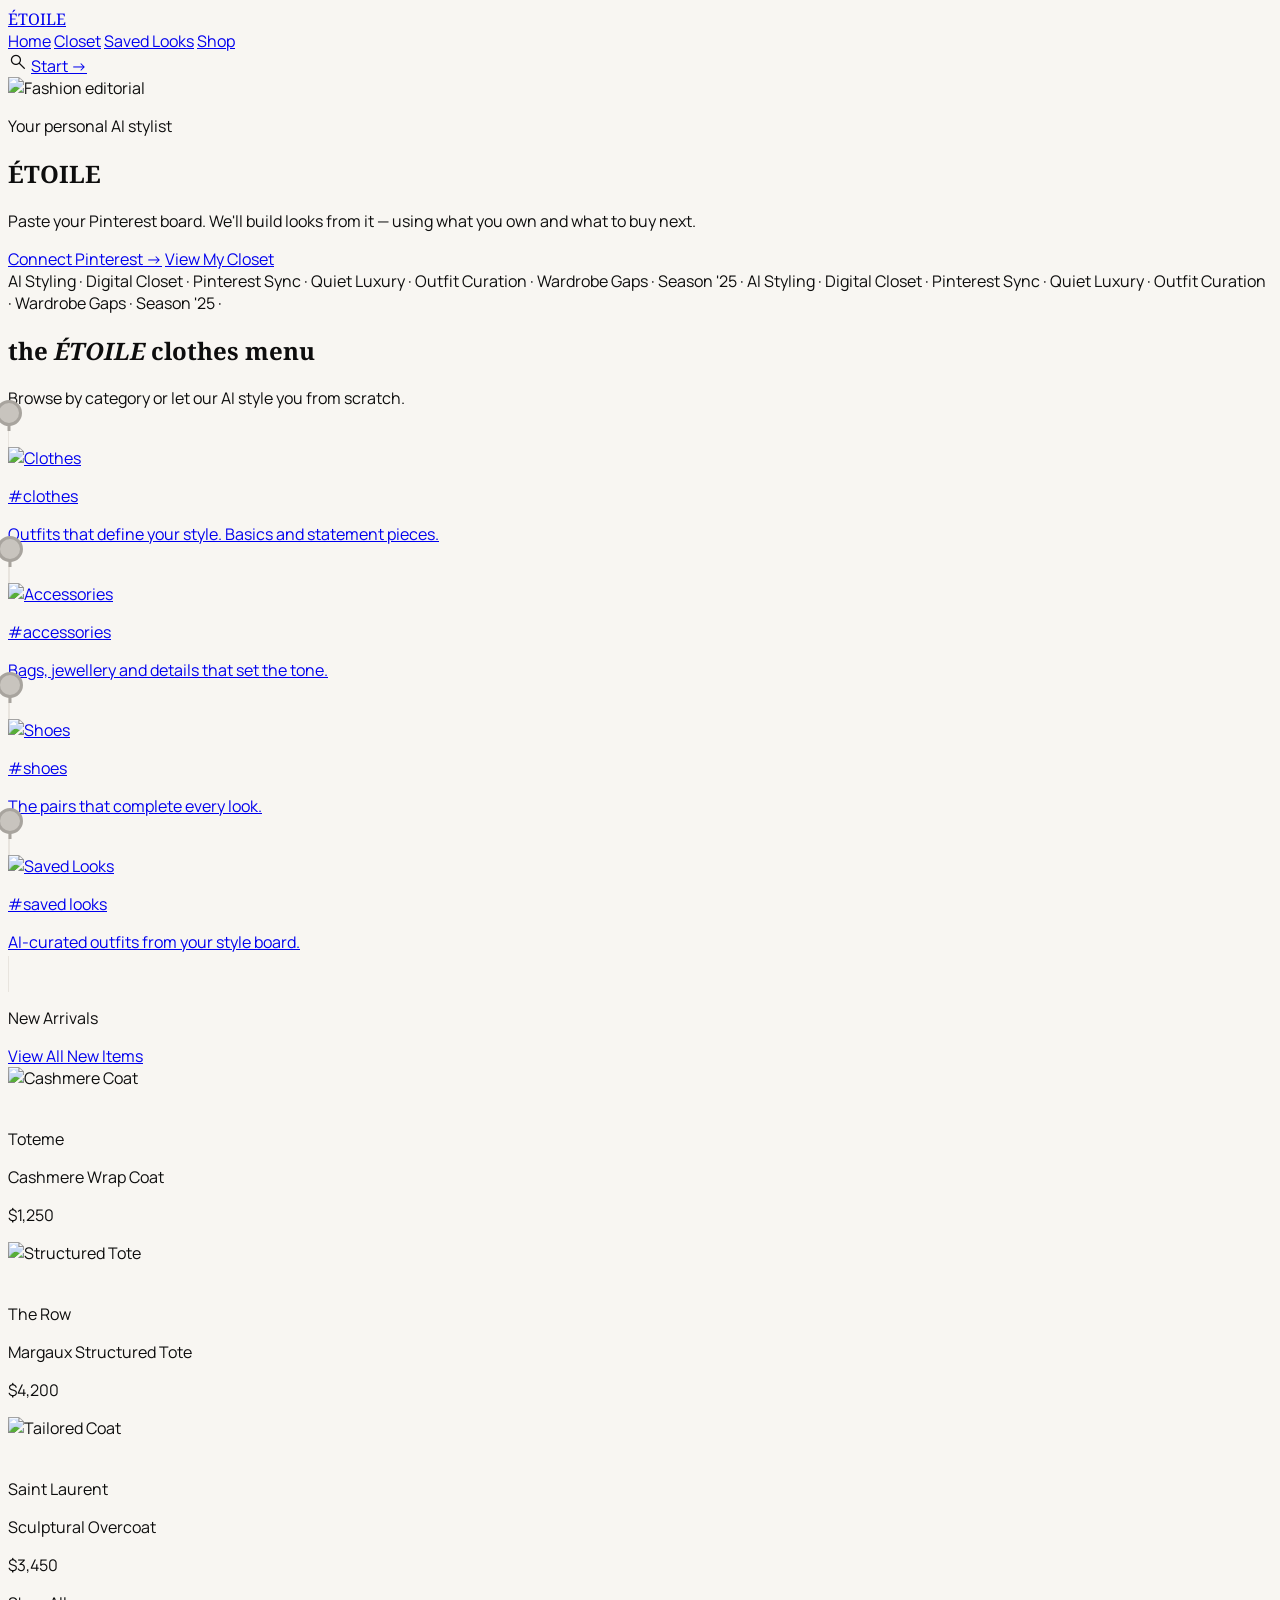
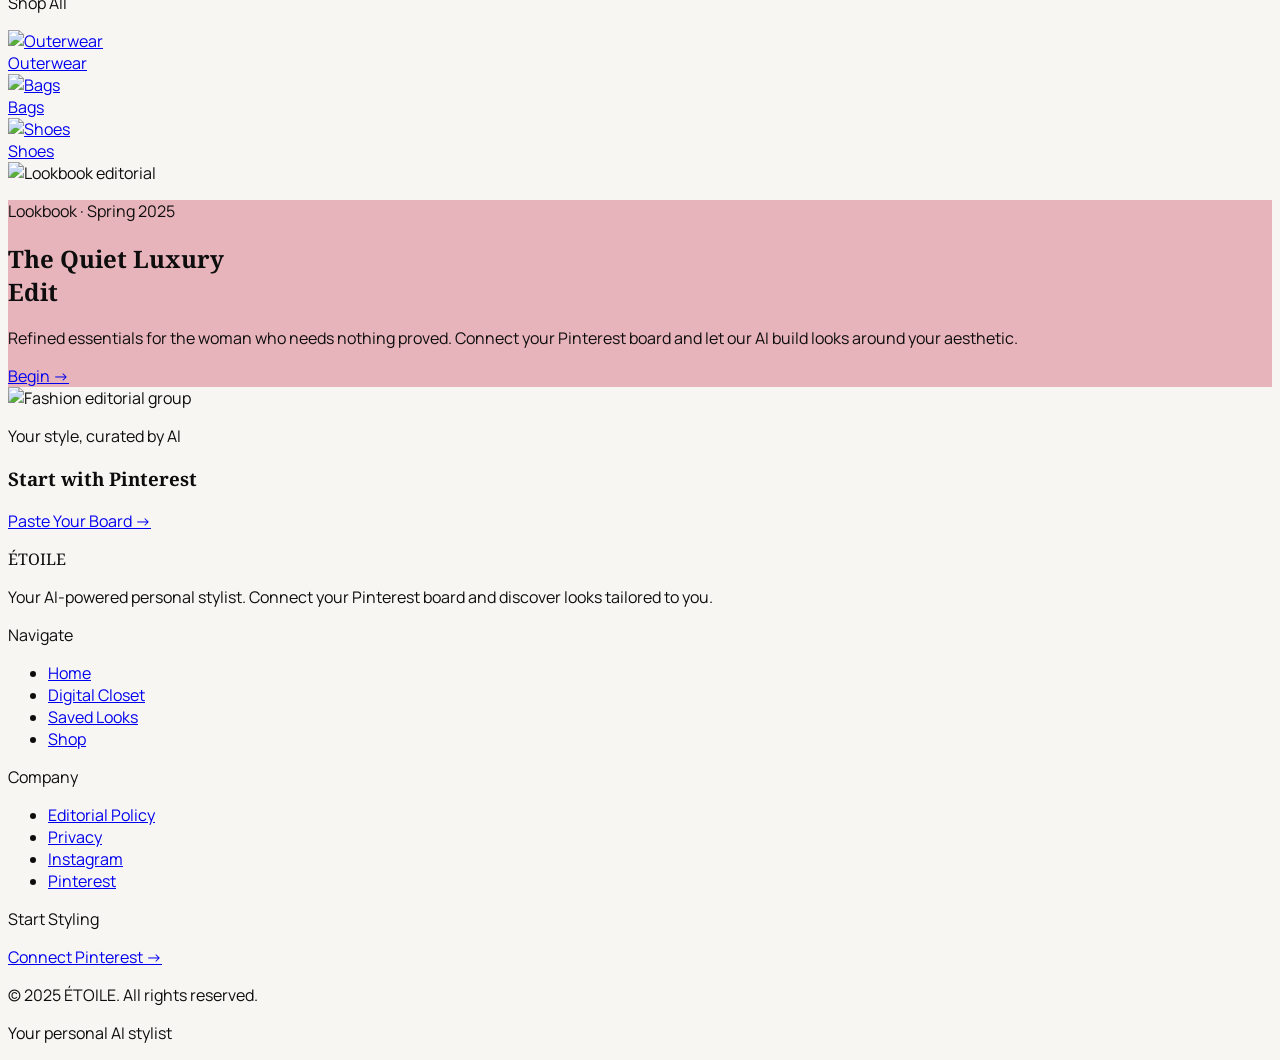
==== index.html @ e3d77353 "Redesign all 5 pages to match inspiration aesthetic - index.html: dark editorial hero, marquee ticke" ====
<!DOCTYPE html>
<html lang="en">
<head>
<meta charset="utf-8"/>
<meta content="width=device-width, initial-scale=1.0" name="viewport"/>
<title>ÉTOILE</title>
<script src="https://cdn.tailwindcss.com?plugins=forms"></script>
<link href="https://fonts.googleapis.com/css2?family=Noto+Serif:ital,wght@0,400;0,700;1,400;1,700&family=Manrope:wght@300;400;500;600;700;800&display=swap" rel="stylesheet"/>
<link href="https://fonts.googleapis.com/css2?family=Material+Symbols+Outlined:wght,FILL@100..700,0..1&display=swap" rel="stylesheet"/>
<style>
  * { box-sizing: border-box; }
  body { font-family: 'Manrope', sans-serif; background: #f8f6f2; color: #0d0d0d; }
  .serif { font-family: 'Noto Serif', serif; }
  .material-symbols-outlined { font-variation-settings: 'FILL' 0, 'wght' 300, 'GRAD' 0, 'opsz' 24; font-size: 20px; }

  /* Clipboard card */
  .clip-card { background: white; border: 1px solid #e8e4de; position: relative; padding-top: 12px; transition: transform 0.3s, box-shadow 0.3s; }
  .clip-card:hover { transform: translateY(-4px); box-shadow: 0 16px 40px rgba(0,0,0,0.1); }
  .clip-ring { position: absolute; top: -13px; left: 50%; transform: translateX(-50%); width: 26px; height: 26px; border-radius: 50%; background: #c8c4be; border: 3px solid #a8a49e; z-index: 2; }
  .clip-ring::after { content: ''; position: absolute; bottom: -8px; left: 50%; transform: translateX(-50%); width: 3px; height: 8px; background: #a8a49e; }

  /* Pink accent */
  .bg-blush { background-color: #e8b4bc; }
  .text-blush { color: #c4767f; }

  /* Category pill */
  .cat-pill { display: inline-block; padding: 3px 12px; border: 1px solid #0d0d0d; font-size: 10px; letter-spacing: 0.15em; text-transform: uppercase; font-weight: 600; }

  /* Hover reveal */
  .product-card .overlay { opacity: 0; transition: opacity 0.3s; }
  .product-card:hover .overlay { opacity: 1; }
  .product-card img { transition: transform 0.6s; }
  .product-card:hover img { transform: scale(1.04); }

  /* Marquee */
  @keyframes marquee { from { transform: translateX(0); } to { transform: translateX(-50%); } }
  .marquee-inner { animation: marquee 20s linear infinite; }
  .marquee-inner:hover { animation-play-state: paused; }
</style>
</head>
<body>

<!-- NAV -->
<nav class="fixed top-0 left-0 right-0 z-50 bg-white/90 backdrop-blur-md border-b border-stone-100">
  <div class="max-w-screen-xl mx-auto flex items-center justify-between px-8 py-4">
    <a href="index.html" class="serif italic text-2xl tracking-tight">ÉTOILE</a>
    <div class="hidden md:flex items-center gap-10">
      <a href="index.html" class="text-[11px] uppercase tracking-[0.18em] font-semibold border-b border-black pb-0.5">Home</a>
      <a href="digital-closet.html" class="text-[11px] uppercase tracking-[0.18em] text-stone-400 hover:text-black transition-colors">Closet</a>
      <a href="style-me.html" class="text-[11px] uppercase tracking-[0.18em] text-stone-400 hover:text-black transition-colors">Saved Looks</a>
      <a href="shopping-edit.html" class="text-[11px] uppercase tracking-[0.18em] text-stone-400 hover:text-black transition-colors">Shop</a>
    </div>
    <div class="flex items-center gap-5">
      <span class="material-symbols-outlined cursor-pointer hover:opacity-60 transition-opacity">search</span>
      <a href="onboarding.html" class="text-[10px] uppercase tracking-[0.18em] font-bold bg-black text-white px-4 py-2">Start →</a>
    </div>
  </div>
</nav>

<!-- HERO -->
<section class="relative h-screen bg-[#0d0d0d] flex items-end overflow-hidden">
  <img class="absolute inset-0 w-full h-full object-cover opacity-70"
       src="https://lh3.googleusercontent.com/aida-public/[base64]"
       alt="Fashion editorial"/>
  <!-- Gradient overlay -->
  <div class="absolute inset-0 bg-gradient-to-t from-black/80 via-black/20 to-transparent"></div>
  <div class="relative z-10 px-10 md:px-20 pb-20 w-full max-w-screen-xl mx-auto">
    <p class="text-white/50 text-[11px] uppercase tracking-[0.3em] mb-4">Your personal AI stylist</p>
    <h1 class="serif text-white text-6xl md:text-9xl leading-none tracking-tight mb-8">ÉTOILE</h1>
    <p class="text-white/70 text-lg max-w-md font-light mb-10">Paste your Pinterest board. We'll build looks from it — using what you own and what to buy next.</p>
    <div class="flex flex-col sm:flex-row gap-4">
      <a href="onboarding.html" class="bg-white text-black px-10 py-4 text-[11px] uppercase tracking-[0.2em] font-bold hover:bg-stone-100 transition-colors text-center">Connect Pinterest →</a>
      <a href="digital-closet.html" class="border border-white/40 text-white px-10 py-4 text-[11px] uppercase tracking-[0.2em] hover:border-white transition-colors text-center">View My Closet</a>
    </div>
  </div>
</section>

<!-- MARQUEE TICKER -->
<div class="bg-black text-white py-3 overflow-hidden">
  <div class="marquee-inner flex whitespace-nowrap">
    <span class="mx-8 text-[11px] uppercase tracking-[0.2em]">AI Styling</span>
    <span class="mx-2 text-white/30">·</span>
    <span class="mx-8 text-[11px] uppercase tracking-[0.2em]">Digital Closet</span>
    <span class="mx-2 text-white/30">·</span>
    <span class="mx-8 text-[11px] uppercase tracking-[0.2em]">Pinterest Sync</span>
    <span class="mx-2 text-white/30">·</span>
    <span class="mx-8 text-[11px] uppercase tracking-[0.2em]">Quiet Luxury</span>
    <span class="mx-2 text-white/30">·</span>
    <span class="mx-8 text-[11px] uppercase tracking-[0.2em]">Outfit Curation</span>
    <span class="mx-2 text-white/30">·</span>
    <span class="mx-8 text-[11px] uppercase tracking-[0.2em]">Wardrobe Gaps</span>
    <span class="mx-2 text-white/30">·</span>
    <span class="mx-8 text-[11px] uppercase tracking-[0.2em]">Season '25</span>
    <span class="mx-2 text-white/30">·</span>
    <!-- duplicate for seamless loop -->
    <span class="mx-8 text-[11px] uppercase tracking-[0.2em]">AI Styling</span>
    <span class="mx-2 text-white/30">·</span>
    <span class="mx-8 text-[11px] uppercase tracking-[0.2em]">Digital Closet</span>
    <span class="mx-2 text-white/30">·</span>
    <span class="mx-8 text-[11px] uppercase tracking-[0.2em]">Pinterest Sync</span>
    <span class="mx-2 text-white/30">·</span>
    <span class="mx-8 text-[11px] uppercase tracking-[0.2em]">Quiet Luxury</span>
    <span class="mx-2 text-white/30">·</span>
    <span class="mx-8 text-[11px] uppercase tracking-[0.2em]">Outfit Curation</span>
    <span class="mx-2 text-white/30">·</span>
    <span class="mx-8 text-[11px] uppercase tracking-[0.2em]">Wardrobe Gaps</span>
    <span class="mx-2 text-white/30">·</span>
    <span class="mx-8 text-[11px] uppercase tracking-[0.2em]">Season '25</span>
    <span class="mx-2 text-white/30">·</span>
  </div>
</div>

<!-- CLIPBOARD CATEGORY CARDS -->
<section class="py-24 px-8 bg-[#f8f6f2]">
  <div class="max-w-screen-lg mx-auto">
    <h2 class="serif text-center text-4xl mb-4">the <em>ÉTOILE</em> clothes menu</h2>
    <p class="text-center text-stone-400 text-sm mb-16">Browse by category or let our AI style you from scratch.</p>
    <div class="grid grid-cols-2 md:grid-cols-4 gap-6">

      <!-- #clothes -->
      <a href="digital-closet.html" class="clip-card">
        <div class="clip-ring"></div>
        <div class="aspect-[3/4] overflow-hidden">
          <img class="w-full h-full object-cover" alt="Clothes" src="https://lh3.googleusercontent.com/aida-public/[base64]"/>
        </div>
        <div class="p-4">
          <p class="font-bold text-sm mb-1">#clothes</p>
          <p class="text-[11px] text-stone-400 leading-relaxed">Outfits that define your style. Basics and statement pieces.</p>
        </div>
      </a>

      <!-- #accessories -->
      <a href="shopping-edit.html" class="clip-card mt-6">
        <div class="clip-ring"></div>
        <div class="aspect-[3/4] overflow-hidden">
          <img class="w-full h-full object-cover" alt="Accessories" src="https://lh3.googleusercontent.com/aida-public/[base64]"/>
        </div>
        <div class="p-4">
          <p class="font-bold text-sm mb-1">#accessories</p>
          <p class="text-[11px] text-stone-400 leading-relaxed">Bags, jewellery and details that set the tone.</p>
        </div>
      </a>

      <!-- #shoes -->
      <a href="shopping-edit.html" class="clip-card">
        <div class="clip-ring"></div>
        <div class="aspect-[3/4] overflow-hidden">
          <img class="w-full h-full object-cover" alt="Shoes" src="https://lh3.googleusercontent.com/aida-public/[base64]"/>
        </div>
        <div class="p-4">
          <p class="font-bold text-sm mb-1">#shoes</p>
          <p class="text-[11px] text-stone-400 leading-relaxed">The pairs that complete every look.</p>
        </div>
      </a>

      <!-- #cosmetics / saved looks -->
      <a href="style-me.html" class="clip-card mt-6">
        <div class="clip-ring"></div>
        <div class="aspect-[3/4] overflow-hidden">
          <img class="w-full h-full object-cover" alt="Saved Looks" src="https://lh3.googleusercontent.com/aida-public/[base64]"/>
        </div>
        <div class="p-4">
          <p class="font-bold text-sm mb-1">#saved looks</p>
          <p class="text-[11px] text-stone-400 leading-relaxed">AI-curated outfits from your style board.</p>
        </div>
      </a>

    </div>
  </div>
</section>

<!-- NEW ARRIVALS STRIP -->
<section class="py-20 px-8 bg-white">
  <div class="max-w-screen-xl mx-auto">
    <div class="flex items-baseline justify-between mb-12">
      <p class="text-[11px] uppercase tracking-[0.25em] font-semibold">New Arrivals</p>
      <a href="shopping-edit.html" class="text-[11px] uppercase tracking-[0.18em] border-b border-black pb-0.5 hover:opacity-60 transition-opacity">View All New Items</a>
    </div>
    <div class="grid grid-cols-1 sm:grid-cols-3 gap-8">
      <div class="product-card cursor-pointer">
        <div class="aspect-[3/4] overflow-hidden bg-stone-50 relative mb-4">
          <img class="w-full h-full object-cover" alt="Cashmere Coat" src="https://lh3.googleusercontent.com/aida-public/[base64]"/>
          <div class="overlay absolute inset-0 bg-black/10 flex items-end p-4">
            <button class="bg-white text-black w-full py-3 text-[10px] uppercase tracking-widest font-bold">Quick Add</button>
          </div>
        </div>
        <p class="text-[10px] uppercase tracking-[0.18em] text-stone-400 mb-1">Toteme</p>
        <p class="text-sm font-medium">Cashmere Wrap Coat</p>
        <p class="text-sm text-stone-400 mt-1">$1,250</p>
      </div>
      <div class="product-card cursor-pointer">
        <div class="aspect-[3/4] overflow-hidden bg-stone-50 relative mb-4">
          <img class="w-full h-full object-cover" alt="Structured Tote" src="https://lh3.googleusercontent.com/aida-public/[base64]"/>
          <div class="overlay absolute inset-0 bg-black/10 flex items-end p-4">
            <button class="bg-white text-black w-full py-3 text-[10px] uppercase tracking-widest font-bold">Quick Add</button>
          </div>
        </div>
        <p class="text-[10px] uppercase tracking-[0.18em] text-stone-400 mb-1">The Row</p>
        <p class="text-sm font-medium">Margaux Structured Tote</p>
        <p class="text-sm text-stone-400 mt-1">$4,200</p>
      </div>
      <div class="product-card cursor-pointer">
        <div class="aspect-[3/4] overflow-hidden bg-stone-50 relative mb-4">
          <img class="w-full h-full object-cover" alt="Tailored Coat" src="https://lh3.googleusercontent.com/aida-public/[base64]"/>
          <div class="overlay absolute inset-0 bg-black/10 flex items-end p-4">
            <button class="bg-white text-black w-full py-3 text-[10px] uppercase tracking-widest font-bold">Quick Add</button>
          </div>
        </div>
        <p class="text-[10px] uppercase tracking-[0.18em] text-stone-400 mb-1">Saint Laurent</p>
        <p class="text-sm font-medium">Sculptural Overcoat</p>
        <p class="text-sm text-stone-400 mt-1">$3,450</p>
      </div>
    </div>
  </div>
</section>

<!-- CATEGORY MOSAIC (inspired by Prada reference) -->
<section class="py-2 px-8 bg-white">
  <div class="max-w-screen-xl mx-auto">
    <div class="flex items-baseline justify-between mb-8">
      <p class="text-[11px] uppercase tracking-[0.25em] font-semibold">Shop All</p>
    </div>
    <div class="grid grid-cols-3 gap-2 h-[480px]">
      <!-- Large left -->
      <a href="digital-closet.html" class="col-span-2 relative overflow-hidden group">
        <img class="w-full h-full object-cover group-hover:scale-105 transition-transform duration-700" alt="Outerwear" src="https://lh3.googleusercontent.com/aida-public/[base64]"/>
        <div class="absolute bottom-6 left-6">
          <span class="bg-white/90 backdrop-blur px-4 py-2 text-[11px] uppercase tracking-[0.2em] font-semibold">Outerwear</span>
        </div>
      </a>
      <!-- Right stack -->
      <div class="flex flex-col gap-2">
        <a href="shopping-edit.html" class="flex-1 relative overflow-hidden group">
          <img class="w-full h-full object-cover group-hover:scale-105 transition-transform duration-700" alt="Bags" src="https://lh3.googleusercontent.com/aida-public/[base64]"/>
          <div class="absolute bottom-4 left-4">
            <span class="bg-white/90 backdrop-blur px-3 py-1 text-[11px] uppercase tracking-[0.2em] font-semibold">Bags</span>
          </div>
        </a>
        <a href="shopping-edit.html" class="flex-1 relative overflow-hidden group">
          <img class="w-full h-full object-cover group-hover:scale-105 transition-transform duration-700" alt="Shoes" src="https://lh3.googleusercontent.com/aida-public/[base64]"/>
          <div class="absolute bottom-4 left-4">
            <span class="bg-white/90 backdrop-blur px-3 py-1 text-[11px] uppercase tracking-[0.2em] font-semibold">Shoes</span>
          </div>
        </a>
      </div>
    </div>
  </div>
</section>

<!-- LOOKBOOK SPLIT (editorial + pink panel) -->
<section class="mt-2 px-8 pb-8 bg-white">
  <div class="max-w-screen-xl mx-auto">
    <div class="grid grid-cols-1 md:grid-cols-2 h-[560px]">
      <div class="overflow-hidden">
        <img class="w-full h-full object-cover hover:scale-105 transition-transform duration-700" alt="Lookbook editorial" src="https://lh3.googleusercontent.com/aida-public/[base64]"/>
      </div>
      <div class="bg-blush flex flex-col justify-center px-12 py-16">
        <p class="text-[10px] uppercase tracking-[0.3em] text-white/70 mb-6">Lookbook · Spring 2025</p>
        <h2 class="serif italic text-4xl md:text-5xl text-white leading-tight mb-6">The Quiet Luxury<br/>Edit</h2>
        <p class="text-white/80 text-sm leading-relaxed mb-10 max-w-sm">Refined essentials for the woman who needs nothing proved. Connect your Pinterest board and let our AI build looks around your aesthetic.</p>
        <a href="onboarding.html" class="inline-block bg-white text-black px-8 py-3 text-[11px] uppercase tracking-[0.2em] font-bold hover:bg-stone-100 transition-colors self-start">Begin →</a>
      </div>
    </div>
  </div>
</section>

<!-- EDITORIAL FULL-WIDTH -->
<section class="relative h-[500px] overflow-hidden">
  <img class="w-full h-full object-cover" alt="Fashion editorial group" src="https://lh3.googleusercontent.com/aida-public/[base64]"/>
  <div class="absolute inset-0 bg-black/30 flex items-center justify-center">
    <div class="text-center text-white">
      <p class="text-[11px] uppercase tracking-[0.3em] mb-4 text-white/70">Your style, curated by AI</p>
      <h3 class="serif italic text-5xl md:text-7xl mb-8">Start with Pinterest</h3>
      <a href="onboarding.html" class="bg-white text-black px-12 py-4 text-[11px] uppercase tracking-[0.2em] font-bold hover:bg-stone-100 transition-colors">Paste Your Board →</a>
    </div>
  </div>
</section>

<!-- FOOTER -->
<footer class="bg-[#0d0d0d] text-white py-16 px-8">
  <div class="max-w-screen-xl mx-auto flex flex-col md:flex-row justify-between items-start gap-12">
    <div>
      <p class="serif italic text-2xl mb-3">ÉTOILE</p>
      <p class="text-stone-400 text-[12px] max-w-xs leading-relaxed">Your AI-powered personal stylist. Connect your Pinterest board and discover looks tailored to you.</p>
    </div>
    <div class="flex gap-16">
      <div>
        <p class="text-[10px] uppercase tracking-[0.2em] text-stone-500 mb-4">Navigate</p>
        <ul class="space-y-3">
          <li><a href="index.html" class="text-[12px] text-stone-300 hover:text-white transition-colors">Home</a></li>
          <li><a href="digital-closet.html" class="text-[12px] text-stone-300 hover:text-white transition-colors">Digital Closet</a></li>
          <li><a href="style-me.html" class="text-[12px] text-stone-300 hover:text-white transition-colors">Saved Looks</a></li>
          <li><a href="shopping-edit.html" class="text-[12px] text-stone-300 hover:text-white transition-colors">Shop</a></li>
        </ul>
      </div>
      <div>
        <p class="text-[10px] uppercase tracking-[0.2em] text-stone-500 mb-4">Company</p>
        <ul class="space-y-3">
          <li><a href="#" class="text-[12px] text-stone-300 hover:text-white transition-colors">Editorial Policy</a></li>
          <li><a href="#" class="text-[12px] text-stone-300 hover:text-white transition-colors">Privacy</a></li>
          <li><a href="#" class="text-[12px] text-stone-300 hover:text-white transition-colors">Instagram</a></li>
          <li><a href="#" class="text-[12px] text-stone-300 hover:text-white transition-colors">Pinterest</a></li>
        </ul>
      </div>
    </div>
    <div>
      <p class="text-[10px] uppercase tracking-[0.2em] text-stone-500 mb-4">Start Styling</p>
      <a href="onboarding.html" class="block bg-white text-black px-8 py-3 text-[11px] uppercase tracking-[0.2em] font-bold hover:bg-stone-100 transition-colors text-center">Connect Pinterest →</a>
    </div>
  </div>
  <div class="max-w-screen-xl mx-auto mt-12 pt-8 border-t border-white/10 flex flex-col md:flex-row justify-between items-center gap-4">
    <p class="text-stone-500 text-[11px]">© 2025 ÉTOILE. All rights reserved.</p>
    <p class="text-stone-500 text-[11px] uppercase tracking-widest">Your personal AI stylist</p>
  </div>
</footer>

</body>
</html>
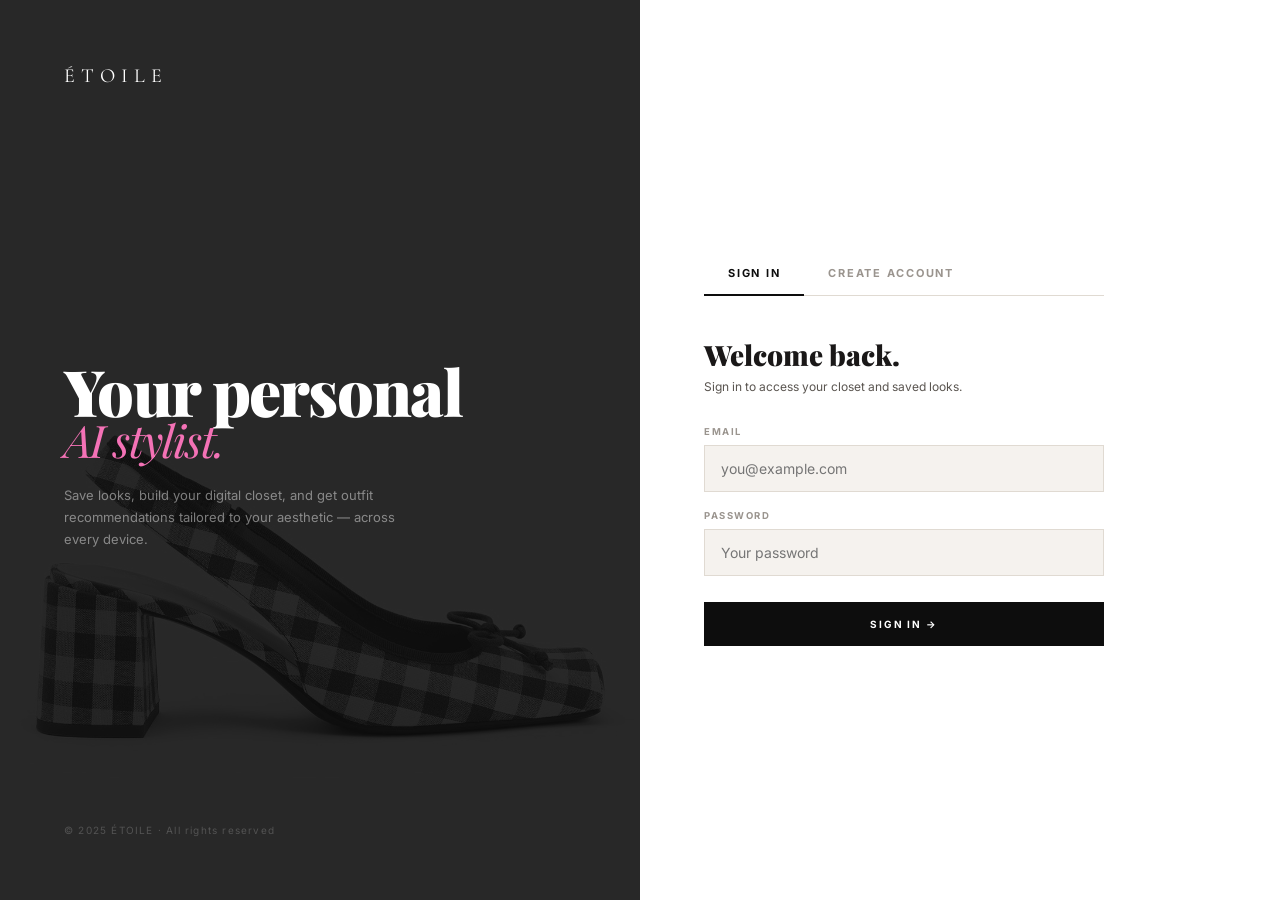
==== commit 2748da4f: "Pinterest inspiration photos, AI aesthetic analysis, occasion-driven look generation - Replace Pinte" ====
--- a/index.html
+++ b/index.html
@@ -1,318 +1,739 @@
 <!DOCTYPE html>
 <html lang="en">
 <head>
-<meta charset="utf-8"/>
-<meta content="width=device-width, initial-scale=1.0" name="viewport"/>
-<title>ÉTOILE</title>
-<script src="https://cdn.tailwindcss.com?plugins=forms"></script>
-<link href="https://fonts.googleapis.com/css2?family=Noto+Serif:ital,wght@0,400;0,700;1,400;1,700&family=Manrope:wght@300;400;500;600;700;800&display=swap" rel="stylesheet"/>
-<link href="https://fonts.googleapis.com/css2?family=Material+Symbols+Outlined:wght,FILL@100..700,0..1&display=swap" rel="stylesheet"/>
+<meta charset="UTF-8">
+<meta name="viewport" content="width=device-width, initial-scale=1.0">
+<title>ÉTOILE — Set Up Your Style Profile</title>
+<link rel="stylesheet" href="css/etoile.css">
+<link rel="stylesheet" href="https://fonts.googleapis.com/css2?family=Material+Symbols+Outlined:opsz,wght,FILL,GRAD@24,300,0,0">
 <style>
-  * { box-sizing: border-box; }
-  body { font-family: 'Manrope', sans-serif; background: #f8f6f2; color: #0d0d0d; }
-  .serif { font-family: 'Noto Serif', serif; }
-  .material-symbols-outlined { font-variation-settings: 'FILL' 0, 'wght' 300, 'GRAD' 0, 'opsz' 24; font-size: 20px; }
-
-  /* Clipboard card */
-  .clip-card { background: white; border: 1px solid #e8e4de; position: relative; padding-top: 12px; transition: transform 0.3s, box-shadow 0.3s; }
-  .clip-card:hover { transform: translateY(-4px); box-shadow: 0 16px 40px rgba(0,0,0,0.1); }
-  .clip-ring { position: absolute; top: -13px; left: 50%; transform: translateX(-50%); width: 26px; height: 26px; border-radius: 50%; background: #c8c4be; border: 3px solid #a8a49e; z-index: 2; }
-  .clip-ring::after { content: ''; position: absolute; bottom: -8px; left: 50%; transform: translateX(-50%); width: 3px; height: 8px; background: #a8a49e; }
-
-  /* Pink accent */
-  .bg-blush { background-color: #e8b4bc; }
-  .text-blush { color: #c4767f; }
-
-  /* Category pill */
-  .cat-pill { display: inline-block; padding: 3px 12px; border: 1px solid #0d0d0d; font-size: 10px; letter-spacing: 0.15em; text-transform: uppercase; font-weight: 600; }
-
-  /* Hover reveal */
-  .product-card .overlay { opacity: 0; transition: opacity 0.3s; }
-  .product-card:hover .overlay { opacity: 1; }
-  .product-card img { transition: transform 0.6s; }
-  .product-card:hover img { transform: scale(1.04); }
-
-  /* Marquee */
-  @keyframes marquee { from { transform: translateX(0); } to { transform: translateX(-50%); } }
-  .marquee-inner { animation: marquee 20s linear infinite; }
-  .marquee-inner:hover { animation-play-state: paused; }
+/* ── Layout ───────────────────────────── */
+.onboarding-shell {
+  min-height: 100vh;
+}
+
+/* Left panel — fixed editorial sidebar */
+.ob-sidebar {
+  background: var(--black);
+  position: fixed;
+  top: 0; left: 0;
+  width: 420px;
+  height: 100vh;
+  display: flex;
+  flex-direction: column;
+  padding: 48px;
+  overflow: hidden;
+}
+.ob-logo {
+  font-family: var(--font-serif);
+  font-size: 18px;
+  letter-spacing: 0.28em;
+  color: var(--white);
+  font-weight: 400;
+  margin-bottom: auto;
+}
+.ob-sidebar-headline {
+  font-family: var(--font-display);
+  font-size: clamp(44px, 5vw, 72px);
+  font-weight: 900;
+  color: var(--white);
+  line-height: 0.92;
+  letter-spacing: -0.02em;
+  margin-bottom: 28px;
+}
+.ob-sidebar-headline em {
+  color: var(--pink);
+  font-style: italic;
+  font-weight: 400;
+}
+.ob-sidebar-sub {
+  font-size: 13px;
+  color: rgba(255,255,255,0.45);
+  line-height: 1.7;
+  font-family: var(--font-sans);
+  margin-bottom: 48px;
+  max-width: 300px;
+}
+.ob-step-list { display: flex; flex-direction: column; gap: 0; margin-bottom: 0; }
+.ob-step-item {
+  display: flex;
+  align-items: center;
+  gap: 16px;
+  padding: 14px 0;
+  border-bottom: 1px solid rgba(255,255,255,0.06);
+  cursor: pointer;
+  transition: opacity 0.2s;
+}
+.ob-step-item:last-child { border: none; }
+.ob-step-num {
+  width: 28px; height: 28px;
+  border: 1px solid rgba(255,255,255,0.2);
+  display: flex; align-items: center; justify-content: center;
+  font-size: 10px; font-weight: 600;
+  color: rgba(255,255,255,0.35);
+  flex-shrink: 0;
+  font-family: var(--font-sans);
+  transition: all 0.2s;
+}
+.ob-step-text {
+  font-size: 11px;
+  letter-spacing: 0.12em;
+  text-transform: uppercase;
+  font-weight: 500;
+  color: rgba(255,255,255,0.3);
+  font-family: var(--font-sans);
+  transition: color 0.2s;
+}
+.ob-step-item.active .ob-step-num { background: var(--pink); border-color: var(--pink); color: var(--white); }
+.ob-step-item.active .ob-step-text { color: var(--white); }
+.ob-step-item.done .ob-step-num { background: rgba(255,255,255,0.08); border-color: rgba(255,255,255,0.08); color: var(--pink); }
+.ob-step-item.done .ob-step-text { color: rgba(255,255,255,0.4); }
+.ob-photo-strip {
+  position: absolute;
+  bottom: 0; left: 0; right: 0;
+  height: 160px;
+  display: flex;
+  overflow: hidden;
+  opacity: 0.18;
+  mask-image: linear-gradient(to top, black 40%, transparent 100%);
+}
+.ob-photo-strip img { width: 33.33%; object-fit: cover; }
+
+/* Right panel — scrollable steps */
+.ob-main {
+  margin-left: 420px;
+  min-height: 100vh;
+  background: var(--cream);
+}
+.ob-step-panel {
+  display: none;
+  padding: 80px 72px;
+  min-height: 100vh;
+  flex-direction: column;
+  justify-content: center;
+}
+.ob-step-panel.active { display: flex; }
+
+.ob-step-header { margin-bottom: 56px; }
+.ob-step-kicker {
+  font-size: 10px;
+  letter-spacing: 0.22em;
+  text-transform: uppercase;
+  font-weight: 700;
+  color: var(--pink);
+  font-family: var(--font-sans);
+  margin-bottom: 16px;
+}
+.ob-step-title {
+  font-family: var(--font-display);
+  font-size: clamp(32px, 4vw, 52px);
+  font-weight: 900;
+  line-height: 0.95;
+  color: var(--black);
+  margin-bottom: 16px;
+}
+.ob-step-title em { font-style: italic; color: var(--pink); font-weight: 400; }
+.ob-step-desc {
+  font-size: 14px;
+  color: var(--warm-gray);
+  line-height: 1.7;
+  max-width: 480px;
+  font-family: var(--font-sans);
+}
+
+/* Pinterest step */
+.url-input-wrap {
+  position: relative;
+  background: var(--white);
+  border: 1px solid var(--border);
+  display: flex;
+  align-items: center;
+  padding: 0 20px;
+  margin-bottom: 20px;
+  transition: border-color 0.2s;
+}
+.url-input-wrap:focus-within { border-color: var(--black); }
+.url-input-wrap input {
+  flex: 1; border: none; outline: none;
+  padding: 20px 0;
+  font-size: 14px;
+  color: var(--charcoal);
+  background: transparent;
+  font-family: var(--font-sans);
+}
+.url-input-wrap input::placeholder { color: var(--mid-gray); }
+.url-preview {
+  display: flex;
+  align-items: center;
+  gap: 12px;
+  padding: 16px 20px;
+  background: var(--pink-light);
+  border: 1px solid rgba(232,117,106,0.2);
+  font-size: 13px;
+  color: var(--pink-mid);
+  font-family: var(--font-sans);
+  display: none;
+}
+.upload-area {
+  border: 1px dashed var(--border-dark);
+  padding: 48px 32px;
+  text-align: center;
+  cursor: pointer;
+  transition: all 0.2s;
+  background: var(--white);
+}
+.upload-area:hover { border-color: var(--pink); background: var(--pink-light); }
+.upload-icon { font-size: 32px; color: var(--mid-gray); margin-bottom: 12px; font-family: 'Material Symbols Outlined'; }
+
+/* Category grid */
+.ob-category-grid {
+  display: grid;
+  grid-template-columns: repeat(4, 1fr);
+  gap: 10px;
+}
+.ob-cat-tile {
+  padding: 20px 16px;
+  border: 1px solid var(--border);
+  cursor: pointer;
+  transition: all 0.18s;
+  background: var(--white);
+  text-align: center;
+}
+.ob-cat-tile:hover { border-color: var(--charcoal); }
+.ob-cat-tile.selected { background: var(--black); border-color: var(--black); }
+.ob-cat-tile.selected .ob-cat-name { color: var(--white); }
+.ob-cat-icon { font-size: 22px; margin-bottom: 8px; color: var(--border-dark); font-family: 'Material Symbols Outlined'; }
+.ob-cat-tile.selected .ob-cat-icon { color: rgba(255,255,255,0.4); }
+.ob-cat-name { font-size: 10.5px; letter-spacing: 0.1em; text-transform: uppercase; font-weight: 600; color: var(--charcoal); font-family: var(--font-sans); }
+
+/* Price tier */
+.ob-price-grid { display: grid; grid-template-columns: repeat(3, 1fr); gap: 12px; }
+.ob-price-tile {
+  padding: 32px 24px;
+  border: 1px solid var(--border);
+  cursor: pointer;
+  transition: all 0.18s;
+  background: var(--white);
+  text-align: center;
+}
+.ob-price-tile:hover { border-color: var(--charcoal); }
+.ob-price-tile.selected { background: var(--black); border-color: var(--black); }
+.ob-price-tile.selected * { color: var(--white) !important; }
+.ob-price-name { font-family: var(--font-display); font-size: 28px; font-weight: 900; color: var(--black); margin-bottom: 6px; }
+.ob-price-range { font-size: 12px; color: var(--mid-gray); font-family: var(--font-sans); margin-bottom: 8px; }
+.ob-price-desc { font-size: 11px; color: var(--warm-gray); font-family: var(--font-sans); line-height: 1.5; }
+
+/* Brand chips */
+.brand-input-wrap { display: flex; gap: 10px; margin-bottom: 16px; }
+.brand-chips { display: flex; flex-wrap: wrap; gap: 8px; }
+.brand-chip {
+  display: inline-flex; align-items: center; gap: 6px;
+  padding: 6px 14px;
+  background: var(--black);
+  color: var(--white);
+  font-size: 11px;
+  font-family: var(--font-sans);
+  font-weight: 500;
+}
+.brand-chip-remove { cursor: pointer; opacity: 0.5; font-size: 14px; font-family: 'Material Symbols Outlined'; }
+.brand-chip-remove:hover { opacity: 1; }
+
+/* Color swatches */
+.ob-swatches { display: flex; flex-wrap: wrap; gap: 10px; }
+.ob-swatch {
+  width: 40px; height: 40px;
+  border-radius: 50%;
+  cursor: pointer;
+  border: 2px solid transparent;
+  position: relative;
+  transition: transform 0.15s, border-color 0.15s;
+}
+.ob-swatch:hover { transform: scale(1.1); }
+.ob-swatch.selected { border-color: var(--black); }
+.ob-swatch.selected::after {
+  content: '✓';
+  position: absolute; inset: 0;
+  display: flex; align-items: center; justify-content: center;
+  font-size: 13px; color: var(--white);
+  text-shadow: 0 1px 3px rgba(0,0,0,0.5);
+}
+
+/* Nav buttons */
+.ob-nav { display: flex; align-items: center; justify-content: space-between; margin-top: 56px; padding-top: 32px; border-top: 1px solid var(--border); }
+.ob-progress-bar { height: 2px; background: var(--border); position: relative; overflow: hidden; margin-bottom: 12px; }
+.ob-progress-fill { position: absolute; left: 0; top: 0; height: 100%; background: var(--pink); transition: width 0.4s ease; }
+.ob-progress-label { font-size: 10px; letter-spacing: 0.16em; text-transform: uppercase; color: var(--mid-gray); font-family: var(--font-sans); margin-bottom: 48px; }
+
+/* Complete screen */
+.ob-complete { display: none; padding: 80px 72px; min-height: 100vh; align-items: center; justify-content: center; flex-direction: column; text-align: center; }
+.ob-complete.active { display: flex; }
+.ob-complete-icon { font-size: 56px; color: var(--pink); margin-bottom: 32px; font-family: 'Material Symbols Outlined'; }
 </style>
 </head>
 <body>
-
-<!-- NAV -->
-<nav class="fixed top-0 left-0 right-0 z-50 bg-white/90 backdrop-blur-md border-b border-stone-100">
-  <div class="max-w-screen-xl mx-auto flex items-center justify-between px-8 py-4">
-    <a href="index.html" class="serif italic text-2xl tracking-tight">ÉTOILE</a>
-    <div class="hidden md:flex items-center gap-10">
-      <a href="index.html" class="text-[11px] uppercase tracking-[0.18em] font-semibold border-b border-black pb-0.5">Home</a>
-      <a href="digital-closet.html" class="text-[11px] uppercase tracking-[0.18em] text-stone-400 hover:text-black transition-colors">Closet</a>
-      <a href="style-me.html" class="text-[11px] uppercase tracking-[0.18em] text-stone-400 hover:text-black transition-colors">Saved Looks</a>
-      <a href="shopping-edit.html" class="text-[11px] uppercase tracking-[0.18em] text-stone-400 hover:text-black transition-colors">Shop</a>
-    </div>
-    <div class="flex items-center gap-5">
-      <span class="material-symbols-outlined cursor-pointer hover:opacity-60 transition-opacity">search</span>
-      <a href="onboarding.html" class="text-[10px] uppercase tracking-[0.18em] font-bold bg-black text-white px-4 py-2">Start →</a>
+<script>
+  // If already onboarded, go to home
+  if (localStorage.getItem('etoile_onboarded') === 'true') {
+    window.location.href = 'home.html';
+  }
+</script>
+
+<div class="onboarding-shell">
+
+  <!-- SIDEBAR -->
+  <div class="ob-sidebar">
+    <div class="ob-logo">ÉTOILE</div>
+    <div style="margin-bottom: 40px;">
+      <div class="ob-sidebar-headline">Build your<br><em>style profile.</em></div>
+      <p class="ob-sidebar-sub">Tell us your aesthetic, your closet, and your budget. We'll do the styling from here.</p>
+    </div>
+    <div class="ob-step-list">
+      <div class="ob-step-item active" data-goto="1">
+        <div class="ob-step-num">1</div>
+        <div class="ob-step-text">Pinterest Inspiration</div>
+      </div>
+      <div class="ob-step-item" data-goto="2">
+        <div class="ob-step-num">2</div>
+        <div class="ob-step-text">Your Closet</div>
+      </div>
+      <div class="ob-step-item" data-goto="3">
+        <div class="ob-step-num">3</div>
+        <div class="ob-step-text">Most Worn</div>
+      </div>
+      <div class="ob-step-item" data-goto="4">
+        <div class="ob-step-num">4</div>
+        <div class="ob-step-text">Shopping Goals</div>
+      </div>
+      <div class="ob-step-item" data-goto="5">
+        <div class="ob-step-num">5</div>
+        <div class="ob-step-text">Style Preferences</div>
+      </div>
+    </div>
+    <div class="ob-photo-strip">
+      <img src="photos/991a9dfe12a8a18daeec45fb32646bfb.jpg" alt="" onerror="this.remove()">
+      <img src="photos/355cc53949087ba5a82e8805e41af36e.jpg" alt="" onerror="this.remove()">
+      <img src="photos/53f4fbd8da5ea134e12fe0a43db1e9bc.jpg" alt="" onerror="this.remove()">
     </div>
   </div>
-</nav>
-
-<!-- HERO -->
-<section class="relative h-screen bg-[#0d0d0d] flex items-end overflow-hidden">
-  <img class="absolute inset-0 w-full h-full object-cover opacity-70"
-       src="https://lh3.googleusercontent.com/aida-public/[base64]"
-       alt="Fashion editorial"/>
-  <!-- Gradient overlay -->
-  <div class="absolute inset-0 bg-gradient-to-t from-black/80 via-black/20 to-transparent"></div>
-  <div class="relative z-10 px-10 md:px-20 pb-20 w-full max-w-screen-xl mx-auto">
-    <p class="text-white/50 text-[11px] uppercase tracking-[0.3em] mb-4">Your personal AI stylist</p>
-    <h1 class="serif text-white text-6xl md:text-9xl leading-none tracking-tight mb-8">ÉTOILE</h1>
-    <p class="text-white/70 text-lg max-w-md font-light mb-10">Paste your Pinterest board. We'll build looks from it — using what you own and what to buy next.</p>
-    <div class="flex flex-col sm:flex-row gap-4">
-      <a href="onboarding.html" class="bg-white text-black px-10 py-4 text-[11px] uppercase tracking-[0.2em] font-bold hover:bg-stone-100 transition-colors text-center">Connect Pinterest →</a>
-      <a href="digital-closet.html" class="border border-white/40 text-white px-10 py-4 text-[11px] uppercase tracking-[0.2em] hover:border-white transition-colors text-center">View My Closet</a>
-    </div>
-  </div>
-</section>
-
-<!-- MARQUEE TICKER -->
-<div class="bg-black text-white py-3 overflow-hidden">
-  <div class="marquee-inner flex whitespace-nowrap">
-    <span class="mx-8 text-[11px] uppercase tracking-[0.2em]">AI Styling</span>
-    <span class="mx-2 text-white/30">·</span>
-    <span class="mx-8 text-[11px] uppercase tracking-[0.2em]">Digital Closet</span>
-    <span class="mx-2 text-white/30">·</span>
-    <span class="mx-8 text-[11px] uppercase tracking-[0.2em]">Pinterest Sync</span>
-    <span class="mx-2 text-white/30">·</span>
-    <span class="mx-8 text-[11px] uppercase tracking-[0.2em]">Quiet Luxury</span>
-    <span class="mx-2 text-white/30">·</span>
-    <span class="mx-8 text-[11px] uppercase tracking-[0.2em]">Outfit Curation</span>
-    <span class="mx-2 text-white/30">·</span>
-    <span class="mx-8 text-[11px] uppercase tracking-[0.2em]">Wardrobe Gaps</span>
-    <span class="mx-2 text-white/30">·</span>
-    <span class="mx-8 text-[11px] uppercase tracking-[0.2em]">Season '25</span>
-    <span class="mx-2 text-white/30">·</span>
-    <!-- duplicate for seamless loop -->
-    <span class="mx-8 text-[11px] uppercase tracking-[0.2em]">AI Styling</span>
-    <span class="mx-2 text-white/30">·</span>
-    <span class="mx-8 text-[11px] uppercase tracking-[0.2em]">Digital Closet</span>
-    <span class="mx-2 text-white/30">·</span>
-    <span class="mx-8 text-[11px] uppercase tracking-[0.2em]">Pinterest Sync</span>
-    <span class="mx-2 text-white/30">·</span>
-    <span class="mx-8 text-[11px] uppercase tracking-[0.2em]">Quiet Luxury</span>
-    <span class="mx-2 text-white/30">·</span>
-    <span class="mx-8 text-[11px] uppercase tracking-[0.2em]">Outfit Curation</span>
-    <span class="mx-2 text-white/30">·</span>
-    <span class="mx-8 text-[11px] uppercase tracking-[0.2em]">Wardrobe Gaps</span>
-    <span class="mx-2 text-white/30">·</span>
-    <span class="mx-8 text-[11px] uppercase tracking-[0.2em]">Season '25</span>
-    <span class="mx-2 text-white/30">·</span>
+
+  <!-- MAIN CONTENT -->
+  <div class="ob-main">
+
+    <!-- STEP 1: Pinterest -->
+    <div class="ob-step-panel active" id="step-1">
+      <div>
+        <div class="ob-step-kicker">Step 1 of 5 &nbsp;·&nbsp; Style Inspiration</div>
+        <div class="ob-progress-bar"><div class="ob-progress-fill" style="width: 20%"></div></div>
+        <div class="ob-step-header">
+          <h1 class="ob-step-title">Where do you<br><em>find your style?</em></h1>
+          <p class="ob-step-desc">Share your Pinterest board or upload screenshots. We'll read your aesthetic — the silhouettes, colors, textures, and brands you're drawn to — and use it to style you.</p>
+        </div>
+
+        <div style="margin-bottom: 32px;">
+          <div class="input-label" style="margin-bottom: 10px;">Pinterest Board URL</div>
+          <div class="url-input-wrap">
+            <span class="material-symbols-outlined" style="color: var(--mid-gray); margin-right: 12px; font-size: 18px;">link</span>
+            <input type="url" id="pinterestUrl" placeholder="https://www.pinterest.com/username/board-name/" oninput="handleUrlInput(this.value)">
+          </div>
+          <div class="url-preview" id="urlPreview">
+            <span class="material-symbols-outlined" style="color: var(--pink); font-size: 18px;">check_circle</span>
+            Board connected — we'll analyze your pins.
+          </div>
+        </div>
+
+        <div style="margin-bottom: 8px;">
+          <div class="input-label" style="margin-bottom: 10px;">Or upload Pinterest screenshots</div>
+          <div class="upload-area" onclick="document.getElementById('photoUpload').click()">
+            <div class="upload-icon">upload</div>
+            <div style="font-size: 13px; color: var(--warm-gray); font-family: var(--font-sans);">Drop screenshots here, or click to browse</div>
+            <div style="font-size: 11px; color: var(--mid-gray); font-family: var(--font-sans); margin-top: 6px; letter-spacing: 0.1em; text-transform: uppercase;">JPG, PNG — up to 20 images</div>
+          </div>
+          <input type="file" id="photoUpload" multiple accept="image/*" style="display:none" onchange="handleUpload(this.files)">
+        </div>
+
+        <div id="uploadedPreviews" style="display: flex; flex-wrap: wrap; gap: 10px; margin-top: 16px;"></div>
+
+        <div class="ob-nav">
+          <div></div>
+          <button class="btn btn-dark" onclick="goToStep(2)">Next: Your Closet →</button>
+        </div>
+      </div>
+    </div>
+
+    <!-- STEP 2: Closet Categories -->
+    <div class="ob-step-panel" id="step-2">
+      <div>
+        <div class="ob-step-kicker">Step 2 of 5 &nbsp;·&nbsp; Your Closet</div>
+        <div class="ob-progress-bar"><div class="ob-progress-fill" style="width: 40%"></div></div>
+        <div class="ob-step-header">
+          <h1 class="ob-step-title">What's in<br><em>your closet?</em></h1>
+          <p class="ob-step-desc">Select the categories you own. This helps Étoile build looks around what you actually have before recommending anything new.</p>
+        </div>
+
+        <div class="ob-category-grid" id="closetCategories">
+          <div class="ob-cat-tile" data-cat="tops" onclick="toggleCat(this)"><div class="ob-cat-icon">checkroom</div><div class="ob-cat-name">Tops</div></div>
+          <div class="ob-cat-tile" data-cat="bottoms" onclick="toggleCat(this)"><div class="ob-cat-icon">straighten</div><div class="ob-cat-name">Bottoms</div></div>
+          <div class="ob-cat-tile" data-cat="dresses" onclick="toggleCat(this)"><div class="ob-cat-icon">dry_cleaning</div><div class="ob-cat-name">Dresses</div></div>
+          <div class="ob-cat-tile" data-cat="outerwear" onclick="toggleCat(this)"><div class="ob-cat-icon">umbrella</div><div class="ob-cat-name">Outerwear</div></div>
+          <div class="ob-cat-tile" data-cat="shoes" onclick="toggleCat(this)"><div class="ob-cat-icon">footprint</div><div class="ob-cat-name">Shoes</div></div>
+          <div class="ob-cat-tile" data-cat="bags" onclick="toggleCat(this)"><div class="ob-cat-icon">shopping_bag</div><div class="ob-cat-name">Bags</div></div>
+          <div class="ob-cat-tile" data-cat="jewelry" onclick="toggleCat(this)"><div class="ob-cat-icon">diamond</div><div class="ob-cat-name">Jewelry</div></div>
+          <div class="ob-cat-tile" data-cat="accessories" onclick="toggleCat(this)"><div class="ob-cat-icon">style</div><div class="ob-cat-name">Accessories</div></div>
+          <div class="ob-cat-tile" data-cat="suiting" onclick="toggleCat(this)"><div class="ob-cat-icon">business_center</div><div class="ob-cat-name">Suiting</div></div>
+          <div class="ob-cat-tile" data-cat="denim" onclick="toggleCat(this)"><div class="ob-cat-icon">content_cut</div><div class="ob-cat-name">Denim</div></div>
+          <div class="ob-cat-tile" data-cat="activewear" onclick="toggleCat(this)"><div class="ob-cat-icon">fitness_center</div><div class="ob-cat-name">Activewear</div></div>
+          <div class="ob-cat-tile" data-cat="occasionwear" onclick="toggleCat(this)"><div class="ob-cat-icon">celebration</div><div class="ob-cat-name">Occasionwear</div></div>
+          <div class="ob-cat-tile" data-cat="seasonal" onclick="toggleCat(this)"><div class="ob-cat-icon">ac_unit</div><div class="ob-cat-name">Seasonal</div></div>
+          <div class="ob-cat-tile" data-cat="knitwear" onclick="toggleCat(this)"><div class="ob-cat-icon">texture</div><div class="ob-cat-name">Knitwear</div></div>
+          <div class="ob-cat-tile" data-cat="loungewear" onclick="toggleCat(this)"><div class="ob-cat-icon">bedtime</div><div class="ob-cat-name">Loungewear</div></div>
+          <div class="ob-cat-tile" data-cat="swimwear" onclick="toggleCat(this)"><div class="ob-cat-icon">pool</div><div class="ob-cat-name">Swimwear</div></div>
+        </div>
+
+        <div class="ob-nav">
+          <button class="btn btn-ghost" onclick="goToStep(1)">← Back</button>
+          <button class="btn btn-dark" onclick="goToStep(3)">Next: Most Worn →</button>
+        </div>
+      </div>
+    </div>
+
+    <!-- STEP 3: Most Worn -->
+    <div class="ob-step-panel" id="step-3">
+      <div>
+        <div class="ob-step-kicker">Step 3 of 5 &nbsp;·&nbsp; Real Style Habits</div>
+        <div class="ob-progress-bar"><div class="ob-progress-fill" style="width: 60%"></div></div>
+        <div class="ob-step-header">
+          <h1 class="ob-step-title">What do you<br><em>actually wear?</em></h1>
+          <p class="ob-step-desc">This isn't about your aspirational wardrobe — it's about what you actually reach for. Select the categories you wear most often. This helps us style you realistically, not just beautifully.</p>
+        </div>
+
+        <div class="ob-category-grid" id="mostWornCategories">
+          <div class="ob-cat-tile" data-cat="tops" onclick="toggleCat(this)"><div class="ob-cat-icon">checkroom</div><div class="ob-cat-name">Tops</div></div>
+          <div class="ob-cat-tile" data-cat="denim" onclick="toggleCat(this)"><div class="ob-cat-icon">content_cut</div><div class="ob-cat-name">Denim</div></div>
+          <div class="ob-cat-tile" data-cat="dresses" onclick="toggleCat(this)"><div class="ob-cat-icon">dry_cleaning</div><div class="ob-cat-name">Dresses</div></div>
+          <div class="ob-cat-tile" data-cat="shoes" onclick="toggleCat(this)"><div class="ob-cat-icon">footprint</div><div class="ob-cat-name">Shoes</div></div>
+          <div class="ob-cat-tile" data-cat="knitwear" onclick="toggleCat(this)"><div class="ob-cat-icon">texture</div><div class="ob-cat-name">Knitwear</div></div>
+          <div class="ob-cat-tile" data-cat="outerwear" onclick="toggleCat(this)"><div class="ob-cat-icon">umbrella</div><div class="ob-cat-name">Outerwear</div></div>
+          <div class="ob-cat-tile" data-cat="bags" onclick="toggleCat(this)"><div class="ob-cat-icon">shopping_bag</div><div class="ob-cat-name">Bags</div></div>
+          <div class="ob-cat-tile" data-cat="jewelry" onclick="toggleCat(this)"><div class="ob-cat-icon">diamond</div><div class="ob-cat-name">Jewelry</div></div>
+          <div class="ob-cat-tile" data-cat="suiting" onclick="toggleCat(this)"><div class="ob-cat-icon">business_center</div><div class="ob-cat-name">Suiting</div></div>
+          <div class="ob-cat-tile" data-cat="bottoms" onclick="toggleCat(this)"><div class="ob-cat-icon">straighten</div><div class="ob-cat-name">Bottoms</div></div>
+          <div class="ob-cat-tile" data-cat="activewear" onclick="toggleCat(this)"><div class="ob-cat-icon">fitness_center</div><div class="ob-cat-name">Activewear</div></div>
+          <div class="ob-cat-tile" data-cat="accessories" onclick="toggleCat(this)"><div class="ob-cat-icon">style</div><div class="ob-cat-name">Accessories</div></div>
+        </div>
+
+        <div class="ob-nav">
+          <button class="btn btn-ghost" onclick="goToStep(2)">← Back</button>
+          <button class="btn btn-dark" onclick="goToStep(4)">Next: Shopping Goals →</button>
+        </div>
+      </div>
+    </div>
+
+    <!-- STEP 4: Shopping Goals + Budget -->
+    <div class="ob-step-panel" id="step-4">
+      <div>
+        <div class="ob-step-kicker">Step 4 of 5 &nbsp;·&nbsp; Shopping Goals</div>
+        <div class="ob-progress-bar"><div class="ob-progress-fill" style="width: 80%"></div></div>
+        <div class="ob-step-header">
+          <h1 class="ob-step-title">What are you<br><em>looking to add?</em></h1>
+          <p class="ob-step-desc">Tell us what you want to bring into your wardrobe, and what you're willing to spend. We'll curate shopping recommendations that actually fit your life.</p>
+        </div>
+
+        <div style="margin-bottom: 40px;">
+          <div style="font-size: 10px; letter-spacing: 0.18em; text-transform: uppercase; font-weight: 700; color: var(--warm-gray); font-family: var(--font-sans); margin-bottom: 16px;">Categories I want to add</div>
+          <div class="ob-category-grid" id="wantToBuyCategories">
+            <div class="ob-cat-tile" data-cat="tops" onclick="toggleCat(this)"><div class="ob-cat-icon">checkroom</div><div class="ob-cat-name">Tops</div></div>
+            <div class="ob-cat-tile" data-cat="bottoms" onclick="toggleCat(this)"><div class="ob-cat-icon">straighten</div><div class="ob-cat-name">Bottoms</div></div>
+            <div class="ob-cat-tile" data-cat="dresses" onclick="toggleCat(this)"><div class="ob-cat-icon">dry_cleaning</div><div class="ob-cat-name">Dresses</div></div>
+            <div class="ob-cat-tile" data-cat="shoes" onclick="toggleCat(this)"><div class="ob-cat-icon">footprint</div><div class="ob-cat-name">Shoes</div></div>
+            <div class="ob-cat-tile" data-cat="bags" onclick="toggleCat(this)"><div class="ob-cat-icon">shopping_bag</div><div class="ob-cat-name">Bags</div></div>
+            <div class="ob-cat-tile" data-cat="outerwear" onclick="toggleCat(this)"><div class="ob-cat-icon">umbrella</div><div class="ob-cat-name">Outerwear</div></div>
+            <div class="ob-cat-tile" data-cat="jewelry" onclick="toggleCat(this)"><div class="ob-cat-icon">diamond</div><div class="ob-cat-name">Jewelry</div></div>
+            <div class="ob-cat-tile" data-cat="suiting" onclick="toggleCat(this)"><div class="ob-cat-icon">business_center</div><div class="ob-cat-name">Suiting</div></div>
+          </div>
+        </div>
+
+        <div>
+          <div style="font-size: 10px; letter-spacing: 0.18em; text-transform: uppercase; font-weight: 700; color: var(--warm-gray); font-family: var(--font-sans); margin-bottom: 16px;">My price range</div>
+          <div class="ob-price-grid">
+            <div class="ob-price-tile" data-tier="low" onclick="selectTier(this)">
+              <div class="ob-price-name">Low</div>
+              <div class="ob-price-range">Under $200 / item</div>
+              <div class="ob-price-desc">High-street, vintage, resale — great style at real prices</div>
+            </div>
+            <div class="ob-price-tile selected" data-tier="medium" onclick="selectTier(this)">
+              <div class="ob-price-name">Mid</div>
+              <div class="ob-price-range">$200 – $800 / item</div>
+              <div class="ob-price-desc">Contemporary brands, quality investment pieces</div>
+            </div>
+            <div class="ob-price-tile" data-tier="high" onclick="selectTier(this)">
+              <div class="ob-price-name">High</div>
+              <div class="ob-price-range">$800+ / item</div>
+              <div class="ob-price-desc">Luxury, designer, heritage — the real thing</div>
+            </div>
+          </div>
+        </div>
+
+        <div class="ob-nav">
+          <button class="btn btn-ghost" onclick="goToStep(3)">← Back</button>
+          <button class="btn btn-dark" onclick="goToStep(5)">Next: Style Preferences →</button>
+        </div>
+      </div>
+    </div>
+
+    <!-- STEP 5: Style Preferences -->
+    <div class="ob-step-panel" id="step-5">
+      <div>
+        <div class="ob-step-kicker">Step 5 of 5 &nbsp;·&nbsp; Style Preferences</div>
+        <div class="ob-progress-bar"><div class="ob-progress-fill" style="width: 100%"></div></div>
+        <div class="ob-step-header">
+          <h1 class="ob-step-title">The details<br><em>that matter.</em></h1>
+          <p class="ob-step-desc">Fill in as much or as little as you like. These help Étoile recommend pieces that actually fit your body, taste, and life — not just look good on a mood board.</p>
+        </div>
+
+        <!-- Sizes -->
+        <div style="margin-bottom: 40px;">
+          <div style="font-size: 10px; letter-spacing: 0.18em; text-transform: uppercase; font-weight: 700; color: var(--warm-gray); font-family: var(--font-sans); margin-bottom: 20px;">Sizes</div>
+          <div style="display: grid; grid-template-columns: repeat(4, 1fr); gap: 12px;">
+            <div>
+              <label class="input-label">Tops</label>
+              <select class="input-field" style="cursor: pointer;">
+                <option value="">—</option>
+                <option>XS</option><option>S</option><option>M</option><option>L</option><option>XL</option><option>XXL</option>
+              </select>
+            </div>
+            <div>
+              <label class="input-label">Bottoms</label>
+              <select class="input-field" style="cursor: pointer;">
+                <option value="">—</option>
+                <option>24</option><option>25</option><option>26</option><option>27</option><option>28</option><option>29</option><option>30</option><option>31</option><option>32</option>
+              </select>
+            </div>
+            <div>
+              <label class="input-label">Dresses</label>
+              <select class="input-field" style="cursor: pointer;">
+                <option value="">—</option>
+                <option>XS / 0-2</option><option>S / 4-6</option><option>M / 8-10</option><option>L / 12-14</option><option>XL / 16</option>
+              </select>
+            </div>
+            <div>
+              <label class="input-label">Shoes</label>
+              <select class="input-field" style="cursor: pointer;">
+                <option value="">—</option>
+                <option>5</option><option>5.5</option><option>6</option><option>6.5</option><option>7</option><option>7.5</option><option>8</option><option>8.5</option><option>9</option><option>9.5</option><option>10</option><option>11</option><option>12</option>
+              </select>
+            </div>
+          </div>
+        </div>
+
+        <!-- Brands -->
+        <div style="display: grid; grid-template-columns: 1fr 1fr; gap: 32px; margin-bottom: 40px;">
+          <div>
+            <div style="font-size: 10px; letter-spacing: 0.18em; text-transform: uppercase; font-weight: 700; color: var(--warm-gray); font-family: var(--font-sans); margin-bottom: 12px;">Brands I love</div>
+            <div class="brand-input-wrap">
+              <input type="text" id="likedBrandInput" class="input-field" placeholder="e.g. Totême, Arket…" style="border-bottom: none; padding: 12px 0;" onkeydown="addBrand(event,'liked')">
+              <button class="btn btn-dark btn-sm" onclick="addBrandClick('liked')">Add</button>
+            </div>
+            <div class="brand-chips" id="likedBrands"></div>
+          </div>
+          <div>
+            <div style="font-size: 10px; letter-spacing: 0.18em; text-transform: uppercase; font-weight: 700; color: var(--warm-gray); font-family: var(--font-sans); margin-bottom: 12px;">Brands to avoid</div>
+            <div class="brand-input-wrap">
+              <input type="text" id="dislikedBrandInput" class="input-field" placeholder="e.g. Fast fashion brands…" style="border-bottom: none; padding: 12px 0;" onkeydown="addBrand(event,'disliked')">
+              <button class="btn btn-dark btn-sm" onclick="addBrandClick('disliked')">Add</button>
+            </div>
+            <div class="brand-chips" id="dislikedBrands"></div>
+          </div>
+        </div>
+
+        <!-- Colors -->
+        <div style="display: grid; grid-template-columns: 1fr 1fr; gap: 32px; margin-bottom: 40px;">
+          <div>
+            <div style="font-size: 10px; letter-spacing: 0.18em; text-transform: uppercase; font-weight: 700; color: var(--warm-gray); font-family: var(--font-sans); margin-bottom: 16px;">Colors I love</div>
+            <div class="ob-swatches" id="likedColors">
+              <div class="ob-swatch" data-color="black" style="background:#0D0D0D;" onclick="toggleSwatch(this,'liked')"></div>
+              <div class="ob-swatch" data-color="white" style="background:#F5F5F5; border: 1px solid #ddd;" onclick="toggleSwatch(this,'liked')"></div>
+              <div class="ob-swatch" data-color="cream" style="background:#F0E8D8;" onclick="toggleSwatch(this,'liked')"></div>
+              <div class="ob-swatch" data-color="camel" style="background:#C8A878;" onclick="toggleSwatch(this,'liked')"></div>
+              <div class="ob-swatch" data-color="brown" style="background:#6B4226;" onclick="toggleSwatch(this,'liked')"></div>
+              <div class="ob-swatch" data-color="blush" style="background:#E8B4A8;" onclick="toggleSwatch(this,'liked')"></div>
+              <div class="ob-swatch" data-color="red" style="background:#C43030;" onclick="toggleSwatch(this,'liked')"></div>
+              <div class="ob-swatch" data-color="burgundy" style="background:#6B1E28;" onclick="toggleSwatch(this,'liked')"></div>
+              <div class="ob-swatch" data-color="navy" style="background:#1A2C4A;" onclick="toggleSwatch(this,'liked')"></div>
+              <div class="ob-swatch" data-color="cobalt" style="background:#2448A0;" onclick="toggleSwatch(this,'liked')"></div>
+              <div class="ob-swatch" data-color="green" style="background:#2A4A30;" onclick="toggleSwatch(this,'liked')"></div>
+              <div class="ob-swatch" data-color="sage" style="background:#8BA08A;" onclick="toggleSwatch(this,'liked')"></div>
+              <div class="ob-swatch" data-color="gray" style="background:#8A8A8A;" onclick="toggleSwatch(this,'liked')"></div>
+              <div class="ob-swatch" data-color="silver" style="background:#C0C0C0;" onclick="toggleSwatch(this,'liked')"></div>
+            </div>
+          </div>
+          <div>
+            <div style="font-size: 10px; letter-spacing: 0.18em; text-transform: uppercase; font-weight: 700; color: var(--warm-gray); font-family: var(--font-sans); margin-bottom: 16px;">Colors I avoid</div>
+            <div class="ob-swatches" id="dislikedColors">
+              <div class="ob-swatch" data-color="black" style="background:#0D0D0D;" onclick="toggleSwatch(this,'disliked')"></div>
+              <div class="ob-swatch" data-color="white" style="background:#F5F5F5; border: 1px solid #ddd;" onclick="toggleSwatch(this,'disliked')"></div>
+              <div class="ob-swatch" data-color="orange" style="background:#D4601E;" onclick="toggleSwatch(this,'disliked')"></div>
+              <div class="ob-swatch" data-color="yellow" style="background:#D4A820;" onclick="toggleSwatch(this,'disliked')"></div>
+              <div class="ob-swatch" data-color="neon" style="background:#B0E020;" onclick="toggleSwatch(this,'disliked')"></div>
+              <div class="ob-swatch" data-color="pink" style="background:#E87898;" onclick="toggleSwatch(this,'disliked')"></div>
+              <div class="ob-swatch" data-color="purple" style="background:#7840A8;" onclick="toggleSwatch(this,'disliked')"></div>
+              <div class="ob-swatch" data-color="red" style="background:#C43030;" onclick="toggleSwatch(this,'disliked')"></div>
+              <div class="ob-swatch" data-color="cobalt" style="background:#2448A0;" onclick="toggleSwatch(this,'disliked')"></div>
+              <div class="ob-swatch" data-color="brown" style="background:#6B4226;" onclick="toggleSwatch(this,'disliked')"></div>
+            </div>
+          </div>
+        </div>
+
+        <!-- Fit preferences -->
+        <div style="margin-bottom: 16px;">
+          <div style="font-size: 10px; letter-spacing: 0.18em; text-transform: uppercase; font-weight: 700; color: var(--warm-gray); font-family: var(--font-sans); margin-bottom: 16px;">Fit preferences</div>
+          <div style="display: flex; flex-wrap: wrap; gap: 8px;" id="fitPrefs">
+            <div class="pill" onclick="this.classList.toggle('active')">Oversized</div>
+            <div class="pill" onclick="this.classList.toggle('active')">Relaxed</div>
+            <div class="pill" onclick="this.classList.toggle('active')">Tailored</div>
+            <div class="pill" onclick="this.classList.toggle('active')">Slim</div>
+            <div class="pill" onclick="this.classList.toggle('active')">Bodycon</div>
+            <div class="pill" onclick="this.classList.toggle('active')">Flowy</div>
+            <div class="pill" onclick="this.classList.toggle('active')">Structured</div>
+            <div class="pill" onclick="this.classList.toggle('active')">Minimalist</div>
+            <div class="pill" onclick="this.classList.toggle('active')">Maximalist</div>
+            <div class="pill" onclick="this.classList.toggle('active')">Gender-fluid</div>
+            <div class="pill" onclick="this.classList.toggle('active')">Modest</div>
+            <div class="pill" onclick="this.classList.toggle('active')">Form-fitting</div>
+          </div>
+        </div>
+
+        <div class="ob-nav">
+          <button class="btn btn-ghost" onclick="goToStep(4)">← Back</button>
+          <button class="btn btn-pink btn-lg" onclick="completeOnboarding()">Finish Setup →</button>
+        </div>
+      </div>
+    </div>
+
+    <!-- COMPLETE SCREEN -->
+    <div class="ob-complete" id="ob-complete">
+      <div>
+        <div class="ob-complete-icon">auto_awesome</div>
+        <h1 style="font-family: var(--font-display); font-size: clamp(40px, 5vw, 64px); font-weight: 900; line-height: 0.95; margin-bottom: 20px;">
+          Your style profile<br><em style="font-style: italic; color: var(--pink);">is ready.</em>
+        </h1>
+        <p style="font-size: 15px; color: var(--warm-gray); max-width: 420px; margin: 0 auto 48px; line-height: 1.7; font-family: var(--font-sans);">
+          Étoile has everything it needs. Let's style you.
+        </p>
+        <a href="home.html" class="btn btn-dark btn-lg">Enter Étoile →</a>
+      </div>
+    </div>
+
   </div>
 </div>
 
-<!-- CLIPBOARD CATEGORY CARDS -->
-<section class="py-24 px-8 bg-[#f8f6f2]">
-  <div class="max-w-screen-lg mx-auto">
-    <h2 class="serif text-center text-4xl mb-4">the <em>ÉTOILE</em> clothes menu</h2>
-    <p class="text-center text-stone-400 text-sm mb-16">Browse by category or let our AI style you from scratch.</p>
-    <div class="grid grid-cols-2 md:grid-cols-4 gap-6">
-
-      <!-- #clothes -->
-      <a href="digital-closet.html" class="clip-card">
-        <div class="clip-ring"></div>
-        <div class="aspect-[3/4] overflow-hidden">
-          <img class="w-full h-full object-cover" alt="Clothes" src="https://lh3.googleusercontent.com/aida-public/[base64]"/>
-        </div>
-        <div class="p-4">
-          <p class="font-bold text-sm mb-1">#clothes</p>
-          <p class="text-[11px] text-stone-400 leading-relaxed">Outfits that define your style. Basics and statement pieces.</p>
-        </div>
-      </a>
-
-      <!-- #accessories -->
-      <a href="shopping-edit.html" class="clip-card mt-6">
-        <div class="clip-ring"></div>
-        <div class="aspect-[3/4] overflow-hidden">
-          <img class="w-full h-full object-cover" alt="Accessories" src="https://lh3.googleusercontent.com/aida-public/[base64]"/>
-        </div>
-        <div class="p-4">
-          <p class="font-bold text-sm mb-1">#accessories</p>
-          <p class="text-[11px] text-stone-400 leading-relaxed">Bags, jewellery and details that set the tone.</p>
-        </div>
-      </a>
-
-      <!-- #shoes -->
-      <a href="shopping-edit.html" class="clip-card">
-        <div class="clip-ring"></div>
-        <div class="aspect-[3/4] overflow-hidden">
-          <img class="w-full h-full object-cover" alt="Shoes" src="https://lh3.googleusercontent.com/aida-public/[base64]"/>
-        </div>
-        <div class="p-4">
-          <p class="font-bold text-sm mb-1">#shoes</p>
-          <p class="text-[11px] text-stone-400 leading-relaxed">The pairs that complete every look.</p>
-        </div>
-      </a>
-
-      <!-- #cosmetics / saved looks -->
-      <a href="style-me.html" class="clip-card mt-6">
-        <div class="clip-ring"></div>
-        <div class="aspect-[3/4] overflow-hidden">
-          <img class="w-full h-full object-cover" alt="Saved Looks" src="https://lh3.googleusercontent.com/aida-public/[base64]"/>
-        </div>
-        <div class="p-4">
-          <p class="font-bold text-sm mb-1">#saved looks</p>
-          <p class="text-[11px] text-stone-400 leading-relaxed">AI-curated outfits from your style board.</p>
-        </div>
-      </a>
-
-    </div>
-  </div>
-</section>
-
-<!-- NEW ARRIVALS STRIP -->
-<section class="py-20 px-8 bg-white">
-  <div class="max-w-screen-xl mx-auto">
-    <div class="flex items-baseline justify-between mb-12">
-      <p class="text-[11px] uppercase tracking-[0.25em] font-semibold">New Arrivals</p>
-      <a href="shopping-edit.html" class="text-[11px] uppercase tracking-[0.18em] border-b border-black pb-0.5 hover:opacity-60 transition-opacity">View All New Items</a>
-    </div>
-    <div class="grid grid-cols-1 sm:grid-cols-3 gap-8">
-      <div class="product-card cursor-pointer">
-        <div class="aspect-[3/4] overflow-hidden bg-stone-50 relative mb-4">
-          <img class="w-full h-full object-cover" alt="Cashmere Coat" src="https://lh3.googleusercontent.com/aida-public/[base64]"/>
-          <div class="overlay absolute inset-0 bg-black/10 flex items-end p-4">
-            <button class="bg-white text-black w-full py-3 text-[10px] uppercase tracking-widest font-bold">Quick Add</button>
-          </div>
-        </div>
-        <p class="text-[10px] uppercase tracking-[0.18em] text-stone-400 mb-1">Toteme</p>
-        <p class="text-sm font-medium">Cashmere Wrap Coat</p>
-        <p class="text-sm text-stone-400 mt-1">$1,250</p>
-      </div>
-      <div class="product-card cursor-pointer">
-        <div class="aspect-[3/4] overflow-hidden bg-stone-50 relative mb-4">
-          <img class="w-full h-full object-cover" alt="Structured Tote" src="https://lh3.googleusercontent.com/aida-public/[base64]"/>
-          <div class="overlay absolute inset-0 bg-black/10 flex items-end p-4">
-            <button class="bg-white text-black w-full py-3 text-[10px] uppercase tracking-widest font-bold">Quick Add</button>
-          </div>
-        </div>
-        <p class="text-[10px] uppercase tracking-[0.18em] text-stone-400 mb-1">The Row</p>
-        <p class="text-sm font-medium">Margaux Structured Tote</p>
-        <p class="text-sm text-stone-400 mt-1">$4,200</p>
-      </div>
-      <div class="product-card cursor-pointer">
-        <div class="aspect-[3/4] overflow-hidden bg-stone-50 relative mb-4">
-          <img class="w-full h-full object-cover" alt="Tailored Coat" src="https://lh3.googleusercontent.com/aida-public/[base64]"/>
-          <div class="overlay absolute inset-0 bg-black/10 flex items-end p-4">
-            <button class="bg-white text-black w-full py-3 text-[10px] uppercase tracking-widest font-bold">Quick Add</button>
-          </div>
-        </div>
-        <p class="text-[10px] uppercase tracking-[0.18em] text-stone-400 mb-1">Saint Laurent</p>
-        <p class="text-sm font-medium">Sculptural Overcoat</p>
-        <p class="text-sm text-stone-400 mt-1">$3,450</p>
-      </div>
-    </div>
-  </div>
-</section>
-
-<!-- CATEGORY MOSAIC (inspired by Prada reference) -->
-<section class="py-2 px-8 bg-white">
-  <div class="max-w-screen-xl mx-auto">
-    <div class="flex items-baseline justify-between mb-8">
-      <p class="text-[11px] uppercase tracking-[0.25em] font-semibold">Shop All</p>
-    </div>
-    <div class="grid grid-cols-3 gap-2 h-[480px]">
-      <!-- Large left -->
-      <a href="digital-closet.html" class="col-span-2 relative overflow-hidden group">
-        <img class="w-full h-full object-cover group-hover:scale-105 transition-transform duration-700" alt="Outerwear" src="https://lh3.googleusercontent.com/aida-public/[base64]"/>
-        <div class="absolute bottom-6 left-6">
-          <span class="bg-white/90 backdrop-blur px-4 py-2 text-[11px] uppercase tracking-[0.2em] font-semibold">Outerwear</span>
-        </div>
-      </a>
-      <!-- Right stack -->
-      <div class="flex flex-col gap-2">
-        <a href="shopping-edit.html" class="flex-1 relative overflow-hidden group">
-          <img class="w-full h-full object-cover group-hover:scale-105 transition-transform duration-700" alt="Bags" src="https://lh3.googleusercontent.com/aida-public/[base64]"/>
-          <div class="absolute bottom-4 left-4">
-            <span class="bg-white/90 backdrop-blur px-3 py-1 text-[11px] uppercase tracking-[0.2em] font-semibold">Bags</span>
-          </div>
-        </a>
-        <a href="shopping-edit.html" class="flex-1 relative overflow-hidden group">
-          <img class="w-full h-full object-cover group-hover:scale-105 transition-transform duration-700" alt="Shoes" src="https://lh3.googleusercontent.com/aida-public/[base64]"/>
-          <div class="absolute bottom-4 left-4">
-            <span class="bg-white/90 backdrop-blur px-3 py-1 text-[11px] uppercase tracking-[0.2em] font-semibold">Shoes</span>
-          </div>
-        </a>
-      </div>
-    </div>
-  </div>
-</section>
-
-<!-- LOOKBOOK SPLIT (editorial + pink panel) -->
-<section class="mt-2 px-8 pb-8 bg-white">
-  <div class="max-w-screen-xl mx-auto">
-    <div class="grid grid-cols-1 md:grid-cols-2 h-[560px]">
-      <div class="overflow-hidden">
-        <img class="w-full h-full object-cover hover:scale-105 transition-transform duration-700" alt="Lookbook editorial" src="https://lh3.googleusercontent.com/aida-public/[base64]"/>
-      </div>
-      <div class="bg-blush flex flex-col justify-center px-12 py-16">
-        <p class="text-[10px] uppercase tracking-[0.3em] text-white/70 mb-6">Lookbook · Spring 2025</p>
-        <h2 class="serif italic text-4xl md:text-5xl text-white leading-tight mb-6">The Quiet Luxury<br/>Edit</h2>
-        <p class="text-white/80 text-sm leading-relaxed mb-10 max-w-sm">Refined essentials for the woman who needs nothing proved. Connect your Pinterest board and let our AI build looks around your aesthetic.</p>
-        <a href="onboarding.html" class="inline-block bg-white text-black px-8 py-3 text-[11px] uppercase tracking-[0.2em] font-bold hover:bg-stone-100 transition-colors self-start">Begin →</a>
-      </div>
-    </div>
-  </div>
-</section>
-
-<!-- EDITORIAL FULL-WIDTH -->
-<section class="relative h-[500px] overflow-hidden">
-  <img class="w-full h-full object-cover" alt="Fashion editorial group" src="https://lh3.googleusercontent.com/aida-public/[base64]"/>
-  <div class="absolute inset-0 bg-black/30 flex items-center justify-center">
-    <div class="text-center text-white">
-      <p class="text-[11px] uppercase tracking-[0.3em] mb-4 text-white/70">Your style, curated by AI</p>
-      <h3 class="serif italic text-5xl md:text-7xl mb-8">Start with Pinterest</h3>
-      <a href="onboarding.html" class="bg-white text-black px-12 py-4 text-[11px] uppercase tracking-[0.2em] font-bold hover:bg-stone-100 transition-colors">Paste Your Board →</a>
-    </div>
-  </div>
-</section>
-
-<!-- FOOTER -->
-<footer class="bg-[#0d0d0d] text-white py-16 px-8">
-  <div class="max-w-screen-xl mx-auto flex flex-col md:flex-row justify-between items-start gap-12">
-    <div>
-      <p class="serif italic text-2xl mb-3">ÉTOILE</p>
-      <p class="text-stone-400 text-[12px] max-w-xs leading-relaxed">Your AI-powered personal stylist. Connect your Pinterest board and discover looks tailored to you.</p>
-    </div>
-    <div class="flex gap-16">
-      <div>
-        <p class="text-[10px] uppercase tracking-[0.2em] text-stone-500 mb-4">Navigate</p>
-        <ul class="space-y-3">
-          <li><a href="index.html" class="text-[12px] text-stone-300 hover:text-white transition-colors">Home</a></li>
-          <li><a href="digital-closet.html" class="text-[12px] text-stone-300 hover:text-white transition-colors">Digital Closet</a></li>
-          <li><a href="style-me.html" class="text-[12px] text-stone-300 hover:text-white transition-colors">Saved Looks</a></li>
-          <li><a href="shopping-edit.html" class="text-[12px] text-stone-300 hover:text-white transition-colors">Shop</a></li>
-        </ul>
-      </div>
-      <div>
-        <p class="text-[10px] uppercase tracking-[0.2em] text-stone-500 mb-4">Company</p>
-        <ul class="space-y-3">
-          <li><a href="#" class="text-[12px] text-stone-300 hover:text-white transition-colors">Editorial Policy</a></li>
-          <li><a href="#" class="text-[12px] text-stone-300 hover:text-white transition-colors">Privacy</a></li>
-          <li><a href="#" class="text-[12px] text-stone-300 hover:text-white transition-colors">Instagram</a></li>
-          <li><a href="#" class="text-[12px] text-stone-300 hover:text-white transition-colors">Pinterest</a></li>
-        </ul>
-      </div>
-    </div>
-    <div>
-      <p class="text-[10px] uppercase tracking-[0.2em] text-stone-500 mb-4">Start Styling</p>
-      <a href="onboarding.html" class="block bg-white text-black px-8 py-3 text-[11px] uppercase tracking-[0.2em] font-bold hover:bg-stone-100 transition-colors text-center">Connect Pinterest →</a>
-    </div>
-  </div>
-  <div class="max-w-screen-xl mx-auto mt-12 pt-8 border-t border-white/10 flex flex-col md:flex-row justify-between items-center gap-4">
-    <p class="text-stone-500 text-[11px]">© 2025 ÉTOILE. All rights reserved.</p>
-    <p class="text-stone-500 text-[11px] uppercase tracking-widest">Your personal AI stylist</p>
-  </div>
-</footer>
-
+
+<script src="js/supabase.js"></script>
+<script src="js/app.js"></script>
+<script>
+let currentStep = 1;
+let _currentUser = null;
+
+// Auth check — if not logged in go to auth.html; if already onboarded go to home.html
+(async () => {
+  _currentUser = await requireAuth();
+  if (!_currentUser) return;
+  const prefs = await DB.getPrefs(_currentUser.id);
+  if (prefs.onboarded) window.location.href = 'home.html';
+})();
+
+function goToStep(n) {
+  document.getElementById('step-' + currentStep).classList.remove('active');
+  document.querySelectorAll('.ob-step-item').forEach((el, i) => {
+    el.classList.remove('active');
+    if (i + 1 < n) el.classList.add('done');
+    else el.classList.remove('done');
+    if (i + 1 === n) el.classList.add('active');
+  });
+  currentStep = n;
+  const panel = document.getElementById('step-' + n);
+  if (panel) { panel.classList.add('active'); window.scrollTo(0, 0); }
+}
+
+function toggleCat(el) { el.classList.toggle('selected'); }
+
+function selectTier(el) {
+  el.closest('.ob-price-grid').querySelectorAll('.ob-price-tile').forEach(t => t.classList.remove('selected'));
+  el.classList.add('selected');
+}
+
+function handleUrlInput(val) {
+  const preview = document.getElementById('urlPreview');
+  preview.style.display = val.includes('pinterest.com') ? 'flex' : 'none';
+  if (val) localStorage.setItem('etoile_pinterestUrl', val);
+}
+
+function handleUpload(files) {
+  const container = document.getElementById('uploadedPreviews');
+  Array.from(files).forEach(file => {
+    const reader = new FileReader();
+    reader.onload = e => {
+      const img = document.createElement('img');
+      img.src = e.target.result;
+      img.style.cssText = 'width:80px;height:80px;object-fit:cover;border:1px solid var(--border);';
+      container.appendChild(img);
+    };
+    reader.readAsDataURL(file);
+  });
+}
+
+function addBrand(e, type) { if (e.key === 'Enter') addBrandClick(type); }
+function addBrandClick(type) {
+  const input = document.getElementById(type === 'liked' ? 'likedBrandInput' : 'dislikedBrandInput');
+  const val = input.value.trim();
+  if (!val) return;
+  const container = document.getElementById(type === 'liked' ? 'likedBrands' : 'dislikedBrands');
+  const chip = document.createElement('div');
+  chip.className = 'brand-chip';
+  chip.innerHTML = val + '<span class="brand-chip-remove" onclick="this.parentElement.remove()">close</span>';
+  container.appendChild(chip);
+  input.value = '';
+}
+
+function toggleSwatch(el, type) { el.classList.toggle('selected'); }
+
+async function completeOnboarding() {
+  // Collect all prefs from the form
+  const pinterestUrl = document.getElementById('pinterestUrl')?.value?.trim() || null;
+  const budget = document.querySelector('.ob-price-tile.selected')?.dataset?.tier || null;
+  const brandsLiked    = [...document.querySelectorAll('#likedBrands .brand-chip')].map(c => c.textContent.replace('close','').trim());
+  const brandsDisliked = [...document.querySelectorAll('#dislikedBrands .brand-chip')].map(c => c.textContent.replace('close','').trim());
+  const colorsLove  = [...document.querySelectorAll('#likedColors .ob-swatch.selected')].map(s => s.dataset.color);
+  const colorsAvoid = [...document.querySelectorAll('#dislikedColors .ob-swatch.selected')].map(s => s.dataset.color);
+  const fit = [...document.querySelectorAll('#fitPrefs .pill.active')].map(p => p.textContent.trim());
+
+  // Save to localStorage for fast access
+  if (pinterestUrl) localStorage.setItem('etoile_pinterestUrl', pinterestUrl);
+  localStorage.setItem('etoile_onboarded', 'true');
+
+  // Save to Supabase
+  if (_currentUser) {
+    try {
+      await DB.savePrefs(_currentUser.id, {
+        onboarded: true,
+        pinterest_url: pinterestUrl,
+        budget,
+        brands_liked:    brandsLiked,
+        brands_disliked: brandsDisliked,
+        colors_love:     colorsLove,
+        colors_avoid:    colorsAvoid,
+        fit,
+      });
+    } catch(e) { console.warn('Supabase save failed, continuing locally', e); }
+  }
+
+  document.querySelectorAll('.ob-step-panel').forEach(p => p.classList.remove('active'));
+  document.getElementById('ob-complete').classList.add('active');
+}
+
+// Sidebar step click
+document.querySelectorAll('.ob-step-item[data-goto]').forEach(el => {
+  el.addEventListener('click', () => goToStep(parseInt(el.dataset.goto)));
+});
+</script>
 </body>
 </html>
--- a/css/etoile.css
+++ b/css/etoile.css
@@ -0,0 +1,946 @@
+@import url('https://fonts.googleapis.com/css2?family=Playfair+Display:ital,wght@0,400;0,700;0,900;1,400;1,700&family=Cormorant+Garamond:ital,wght@0,300;0,400;0,500;1,300;1,400&family=Inter:wght@300;400;500;600&display=swap');
+
+/* ─── TOKENS ─────────────────────────────────────────── */
+:root {
+  --cream:        #F5F2EE;
+  --white:        #FFFFFF;
+  --black:        #0D0D0D;
+  --charcoal:     #1A1818;
+  --warm-gray:    #5A5550;
+  --mid-gray:     #9A948E;
+  --border:       #E0DAD2;
+  --border-dark:  #C8C0B8;
+
+  --pink:         #F472B6;
+  --pink-light:   #FDF2F8;
+  --pink-mid:     #EC4899;
+  --pink-dark:    #DB2777;
+
+  --block-blush:  #FCE7F3;
+  --block-sage:   #C8CDB8;
+  --block-warm:   #E8D5B8;
+
+  --font-display: 'Playfair Display', Georgia, serif;
+  --font-serif:   'Cormorant Garamond', Georgia, serif;
+  --font-sans:    'Inter', system-ui, -apple-system, sans-serif;
+
+  --nav-h:        60px;
+  --max-w:        1440px;
+  --t:            0.22s ease;
+  --t-slow:       0.4s ease;
+}
+
+/* ─── RESET ─────────────────────────────────────────── */
+*, *::before, *::after { margin: 0; padding: 0; box-sizing: border-box; }
+html { scroll-behavior: smooth; font-size: 16px; }
+body {
+  font-family: var(--font-sans);
+  background: var(--cream);
+  color: var(--charcoal);
+  -webkit-font-smoothing: antialiased;
+  -moz-osx-font-smoothing: grayscale;
+  overflow-x: hidden;
+}
+a { color: inherit; text-decoration: none; }
+button { cursor: pointer; border: none; background: none; font-family: inherit; }
+img { display: block; max-width: 100%; }
+ul, ol { list-style: none; }
+input, textarea, select { font-family: inherit; }
+
+/* ─── NAV ────────────────────────────────────────────── */
+.nav {
+  position: fixed; top: 0; left: 0; right: 0;
+  height: var(--nav-h);
+  background: var(--white);
+  border-bottom: 1px solid var(--border);
+  display: flex; align-items: center; justify-content: space-between;
+  padding: 0 48px;
+  z-index: 1000;
+}
+.nav-logo {
+  font-family: var(--font-serif);
+  font-size: 20px;
+  letter-spacing: 0.28em;
+  font-weight: 400;
+  color: var(--black);
+}
+.nav-links {
+  display: flex; gap: 36px; align-items: center;
+}
+.nav-links a {
+  font-size: 10.5px;
+  letter-spacing: 0.16em;
+  text-transform: uppercase;
+  font-weight: 500;
+  color: var(--warm-gray);
+  transition: color var(--t);
+  position: relative;
+}
+.nav-links a:hover, .nav-links a.active { color: var(--black); }
+.nav-links a.active::after {
+  content: '';
+  position: absolute; bottom: -4px; left: 0; right: 0;
+  height: 1px; background: var(--pink);
+}
+.nav-right { display: flex; align-items: center; gap: 20px; }
+.nav-cta {
+  display: inline-flex; align-items: center;
+  padding: 9px 22px;
+  background: var(--black);
+  color: var(--white);
+  font-size: 10px;
+  letter-spacing: 0.16em;
+  text-transform: uppercase;
+  font-weight: 500;
+  transition: background var(--t);
+}
+.nav-cta:hover { background: var(--charcoal); }
+
+/* Dropdown */
+.nav-dropdown { position: relative; }
+.nav-dropdown-menu {
+  position: absolute; top: calc(100% + 16px); right: -16px;
+  min-width: 180px;
+  background: var(--white);
+  border: 1px solid var(--border);
+  box-shadow: 0 8px 32px rgba(0,0,0,0.08);
+  opacity: 0; pointer-events: none;
+  transform: translateY(-8px);
+  transition: all var(--t);
+  z-index: 100;
+}
+.nav-dropdown:hover .nav-dropdown-menu {
+  opacity: 1; pointer-events: all;
+  transform: translateY(0);
+}
+.nav-dropdown-menu a {
+  display: block;
+  padding: 12px 20px;
+  font-size: 10.5px;
+  letter-spacing: 0.14em;
+  text-transform: uppercase;
+  color: var(--warm-gray);
+  border-bottom: 1px solid var(--border);
+  transition: color var(--t), background var(--t);
+}
+.nav-dropdown-menu a:last-child { border: none; }
+.nav-dropdown-menu a:hover { color: var(--black); background: var(--cream); }
+
+/* ─── LAYOUT ─────────────────────────────────────────── */
+.page { padding-top: var(--nav-h); min-height: 100vh; }
+.container { max-width: var(--max-w); margin: 0 auto; padding: 0 48px; }
+.container-sm { max-width: 960px; margin: 0 auto; padding: 0 48px; }
+.section { padding: 96px 0; }
+.section-sm { padding: 64px 0; }
+
+/* ─── TYPOGRAPHY ─────────────────────────────────────── */
+.t-giant {
+  font-family: var(--font-display);
+  font-size: clamp(72px, 10vw, 160px);
+  font-weight: 900;
+  line-height: 0.9;
+  letter-spacing: -0.02em;
+}
+.t-display {
+  font-family: var(--font-display);
+  font-size: clamp(48px, 6vw, 96px);
+  font-weight: 700;
+  line-height: 1.0;
+  letter-spacing: -0.01em;
+}
+.t-headline {
+  font-family: var(--font-display);
+  font-size: clamp(28px, 3.5vw, 52px);
+  font-weight: 700;
+  line-height: 1.1;
+}
+.t-subhead {
+  font-family: var(--font-display);
+  font-size: clamp(20px, 2.2vw, 32px);
+  font-weight: 400;
+  line-height: 1.25;
+  font-style: italic;
+}
+.t-serif {
+  font-family: var(--font-serif);
+  font-size: clamp(14px, 1.2vw, 18px);
+  font-weight: 300;
+  line-height: 1.7;
+}
+.t-label {
+  font-family: var(--font-sans);
+  font-size: 10px;
+  letter-spacing: 0.2em;
+  text-transform: uppercase;
+  font-weight: 600;
+}
+.t-body {
+  font-size: 14px;
+  line-height: 1.65;
+  color: var(--warm-gray);
+}
+.t-pink { color: var(--pink); }
+.t-white { color: var(--white); }
+.t-mid { color: var(--mid-gray); }
+
+/* Section label */
+.section-label {
+  font-size: 10px;
+  letter-spacing: 0.22em;
+  text-transform: uppercase;
+  font-weight: 600;
+  color: var(--pink);
+  font-family: var(--font-sans);
+  margin-bottom: 20px;
+}
+
+/* ─── BUTTONS ────────────────────────────────────────── */
+.btn {
+  display: inline-flex; align-items: center; gap: 8px;
+  padding: 13px 30px;
+  font-family: var(--font-sans);
+  font-size: 10px;
+  letter-spacing: 0.18em;
+  text-transform: uppercase;
+  font-weight: 600;
+  transition: all var(--t);
+  cursor: pointer;
+  border: none;
+  white-space: nowrap;
+}
+.btn-dark { background: var(--black); color: var(--white); }
+.btn-dark:hover { background: #2A2828; }
+.btn-white { background: var(--white); color: var(--black); }
+.btn-white:hover { background: var(--cream); }
+.btn-outline { background: transparent; border: 1px solid var(--charcoal); color: var(--charcoal); }
+.btn-outline:hover { background: var(--black); color: var(--white); border-color: var(--black); }
+.btn-outline-white { background: transparent; border: 1px solid var(--white); color: var(--white); }
+.btn-outline-white:hover { background: var(--white); color: var(--black); }
+.btn-pink { background: var(--pink); color: var(--white); }
+.btn-pink:hover { background: var(--pink-mid); }
+.btn-ghost { background: transparent; color: var(--warm-gray); padding: 8px 0; }
+.btn-ghost:hover { color: var(--black); }
+.btn-sm { padding: 9px 20px; font-size: 9px; letter-spacing: 0.16em; }
+.btn-lg { padding: 16px 40px; font-size: 11px; }
+
+/* ─── DIVIDER ────────────────────────────────────────── */
+.divider { height: 1px; background: var(--border); }
+.divider-dark { height: 1px; background: rgba(255,255,255,0.1); }
+
+/* ─── PILLS ──────────────────────────────────────────── */
+.pill {
+  display: inline-flex; align-items: center;
+  padding: 7px 18px;
+  border: 1px solid var(--border);
+  font-size: 10px;
+  letter-spacing: 0.14em;
+  text-transform: uppercase;
+  font-weight: 500;
+  font-family: var(--font-sans);
+  color: var(--warm-gray);
+  background: transparent;
+  cursor: pointer;
+  transition: all var(--t);
+}
+.pill:hover { border-color: var(--charcoal); color: var(--charcoal); }
+.pill.active { background: var(--black); color: var(--white); border-color: var(--black); }
+.pill-pink.active { background: var(--pink); border-color: var(--pink); color: var(--white); }
+.pills-row { display: flex; flex-wrap: wrap; gap: 8px; }
+
+/* ─── INPUTS ─────────────────────────────────────────── */
+.input-field {
+  width: 100%;
+  border: none;
+  border-bottom: 1px solid var(--border);
+  padding: 14px 0;
+  font-family: var(--font-sans);
+  font-size: 14px;
+  color: var(--charcoal);
+  background: transparent;
+  outline: none;
+  transition: border-color var(--t);
+}
+.input-field:focus { border-bottom-color: var(--black); }
+.input-field::placeholder { color: var(--mid-gray); }
+.input-label {
+  display: block;
+  font-size: 10px;
+  letter-spacing: 0.18em;
+  text-transform: uppercase;
+  font-weight: 600;
+  color: var(--warm-gray);
+  margin-bottom: 8px;
+  font-family: var(--font-sans);
+}
+
+/* AI Input Bar */
+.ai-bar {
+  display: flex; align-items: center;
+  background: var(--white);
+  border: 1px solid var(--border);
+  padding: 0 24px;
+  gap: 16px;
+  transition: border-color var(--t), box-shadow var(--t);
+}
+.ai-bar:focus-within {
+  border-color: var(--black);
+  box-shadow: 0 4px 24px rgba(0,0,0,0.07);
+}
+.ai-bar input {
+  flex: 1;
+  border: none; outline: none;
+  padding: 22px 0;
+  font-family: var(--font-sans);
+  font-size: 15px;
+  color: var(--charcoal);
+  background: transparent;
+}
+.ai-bar input::placeholder { color: var(--mid-gray); }
+.ai-bar-icon {
+  font-size: 18px;
+  color: var(--mid-gray);
+}
+
+/* ─── CARDS ──────────────────────────────────────────── */
+.card {
+  background: var(--white);
+  border: 1px solid var(--border);
+  overflow: hidden;
+}
+.card-lift {
+  transition: box-shadow var(--t-slow), transform var(--t-slow);
+}
+.card-lift:hover {
+  box-shadow: 0 12px 48px rgba(0,0,0,0.1);
+  transform: translateY(-3px);
+}
+
+/* Product Card */
+.product-card { cursor: pointer; }
+.product-card-img {
+  aspect-ratio: 3/4;
+  overflow: hidden;
+  background: var(--border);
+  position: relative;
+}
+.product-card-img img {
+  width: 100%; height: 100%;
+  object-fit: cover;
+  transition: transform 0.45s ease;
+}
+.product-card:hover .product-card-img img { transform: scale(1.05); }
+.product-card-overlay {
+  position: absolute; inset: 0;
+  background: rgba(0,0,0,0.35);
+  display: flex; align-items: flex-end; justify-content: center;
+  padding: 20px;
+  opacity: 0;
+  transition: opacity var(--t-slow);
+}
+.product-card:hover .product-card-overlay { opacity: 1; }
+.product-card-info { padding: 14px 0 0; }
+.product-brand {
+  font-size: 9.5px; letter-spacing: 0.18em;
+  text-transform: uppercase; font-weight: 600;
+  color: var(--mid-gray); font-family: var(--font-sans);
+}
+.product-name {
+  font-family: var(--font-serif);
+  font-size: 18px; font-weight: 400;
+  color: var(--charcoal); margin: 5px 0 4px;
+  line-height: 1.3;
+}
+.product-price { font-size: 13px; color: var(--warm-gray); }
+
+/* ─── BADGES ─────────────────────────────────────────── */
+.badge {
+  display: inline-flex; align-items: center;
+  padding: 3px 10px;
+  font-size: 8.5px; letter-spacing: 0.18em;
+  text-transform: uppercase; font-weight: 700;
+  font-family: var(--font-sans);
+}
+.badge-pink { background: var(--pink-light); color: var(--pink-mid); }
+.badge-dark { background: var(--black); color: var(--white); }
+.badge-white { background: var(--white); color: var(--charcoal); }
+.badge-owned { background: #E8F0E4; color: #5A7A50; }
+
+/* ─── GRIDS ──────────────────────────────────────────── */
+.grid-4 { display: grid; grid-template-columns: repeat(4, 1fr); gap: 24px; }
+.grid-3 { display: grid; grid-template-columns: repeat(3, 1fr); gap: 24px; }
+.grid-2 { display: grid; grid-template-columns: repeat(2, 1fr); gap: 24px; }
+.grid-5 { display: grid; grid-template-columns: repeat(5, 1fr); gap: 16px; }
+
+/* ─── MOSAIC GRID (Feel Fits style) ─────────────────── */
+.mosaic {
+  display: grid;
+  grid-template-columns: repeat(4, 1fr);
+  gap: 0;
+}
+.mosaic-cell {
+  aspect-ratio: 1;
+  position: relative;
+  overflow: hidden;
+}
+.mosaic-cell img {
+  width: 100%; height: 100%;
+  object-fit: cover;
+  transition: transform 0.5s ease;
+}
+.mosaic-cell:hover img { transform: scale(1.04); }
+.mosaic-color {
+  display: flex; flex-direction: column;
+  justify-content: space-between;
+  padding: 32px 28px;
+  cursor: pointer;
+  transition: filter var(--t);
+}
+.mosaic-color:hover { filter: brightness(0.96); }
+.mosaic-color .arrow {
+  font-size: 22px; color: inherit; margin-top: auto;
+  transition: transform var(--t);
+}
+.mosaic-color:hover .arrow { transform: translateX(6px); }
+.mosaic-label {
+  font-family: var(--font-display);
+  font-size: clamp(18px, 2.2vw, 26px);
+  font-weight: 900;
+  line-height: 1.1;
+  text-transform: uppercase;
+}
+.mosaic-label em { font-style: italic; font-weight: 400; }
+
+/* ─── MARQUEE ────────────────────────────────────────── */
+.marquee-wrap {
+  overflow: hidden;
+  border-top: 1px solid var(--border);
+  border-bottom: 1px solid var(--border);
+  padding: 14px 0;
+  background: var(--white);
+}
+.marquee-track {
+  display: flex;
+  width: max-content;
+  animation: marquee 28s linear infinite;
+}
+.marquee-item {
+  display: flex; align-items: center; gap: 24px;
+  padding: 0 32px;
+  font-size: 10px;
+  letter-spacing: 0.2em;
+  text-transform: uppercase;
+  font-weight: 600;
+  color: var(--warm-gray);
+  white-space: nowrap;
+}
+.marquee-dot {
+  width: 4px; height: 4px;
+  border-radius: 50%;
+  background: var(--pink);
+  flex-shrink: 0;
+}
+@keyframes marquee {
+  from { transform: translateX(0); }
+  to { transform: translateX(-50%); }
+}
+
+/* ─── NUMBERED LIST (editorial style) ───────────────── */
+.editorial-list { }
+.editorial-item {
+  display: grid;
+  grid-template-columns: 56px 1fr auto;
+  align-items: center;
+  gap: 24px;
+  padding: 24px 0;
+  border-bottom: 1px solid var(--border);
+  cursor: pointer;
+  transition: background var(--t);
+}
+.editorial-item:hover { padding-left: 12px; }
+.editorial-num {
+  font-family: var(--font-serif);
+  font-size: 13px;
+  color: var(--mid-gray);
+  font-weight: 300;
+  letter-spacing: 0.05em;
+}
+.editorial-title {
+  font-family: var(--font-display);
+  font-size: clamp(16px, 1.8vw, 22px);
+  font-weight: 700;
+  letter-spacing: -0.01em;
+}
+.editorial-subtitle {
+  font-size: 12px;
+  color: var(--warm-gray);
+  margin-top: 4px;
+  font-family: var(--font-sans);
+}
+.editorial-arrow { font-size: 18px; color: var(--mid-gray); }
+.editorial-item:hover .editorial-arrow { color: var(--pink); }
+
+/* ─── FILM STRIP ─────────────────────────────────────── */
+.film-strip {
+  display: flex;
+  gap: 0;
+  overflow-x: auto;
+  scrollbar-width: none;
+}
+.film-strip::-webkit-scrollbar { display: none; }
+.film-cell {
+  flex-shrink: 0;
+  position: relative;
+  overflow: hidden;
+  cursor: pointer;
+}
+.film-cell img {
+  width: 100%; height: 100%;
+  object-fit: cover;
+  transition: transform 0.4s ease;
+  filter: grayscale(20%);
+}
+.film-cell:hover img { transform: scale(1.06); filter: grayscale(0%); }
+.film-cell-label {
+  position: absolute; bottom: 0; left: 0; right: 0;
+  padding: 8px 12px;
+  background: rgba(0,0,0,0.6);
+  font-size: 8.5px;
+  letter-spacing: 0.14em;
+  text-transform: uppercase;
+  color: var(--white);
+  font-weight: 600;
+}
+
+/* ─── SPLIT SECTION ──────────────────────────────────── */
+.split { display: grid; grid-template-columns: 1fr 1fr; }
+.split-3-2 { display: grid; grid-template-columns: 3fr 2fr; }
+.split-2-3 { display: grid; grid-template-columns: 2fr 3fr; }
+.split-img { overflow: hidden; }
+.split-img img { width: 100%; height: 100%; object-fit: cover; }
+.split-content {
+  display: flex; flex-direction: column;
+  justify-content: center;
+  padding: 72px 64px;
+}
+
+/* ─── SIDEBAR LAYOUT ─────────────────────────────────── */
+.sidebar-layout {
+  display: grid;
+  grid-template-columns: 260px 1fr;
+  min-height: calc(100vh - var(--nav-h));
+}
+.sidebar {
+  background: var(--white);
+  border-right: 1px solid var(--border);
+  padding: 40px 28px;
+  position: sticky;
+  top: var(--nav-h);
+  height: calc(100vh - var(--nav-h));
+  overflow-y: auto;
+}
+.sidebar-section { margin-bottom: 36px; }
+.sidebar-title {
+  font-size: 9px;
+  letter-spacing: 0.2em;
+  text-transform: uppercase;
+  font-weight: 700;
+  color: var(--mid-gray);
+  margin-bottom: 16px;
+  font-family: var(--font-sans);
+}
+.sidebar-link {
+  display: flex; align-items: center; gap: 10px;
+  padding: 9px 12px;
+  font-size: 11.5px;
+  color: var(--warm-gray);
+  transition: all var(--t);
+  border-left: 2px solid transparent;
+  cursor: pointer;
+  font-family: var(--font-sans);
+}
+.sidebar-link:hover, .sidebar-link.active {
+  color: var(--black);
+  border-left-color: var(--pink);
+  background: var(--cream);
+  padding-left: 16px;
+}
+.sidebar-link .material-symbols-outlined { font-size: 16px; }
+
+/* ─── STEP PROGRESS ──────────────────────────────────── */
+.steps { display: flex; align-items: center; gap: 0; }
+.step-item { display: flex; align-items: center; gap: 10px; }
+.step-num {
+  width: 32px; height: 32px;
+  border: 1px solid var(--border);
+  display: flex; align-items: center; justify-content: center;
+  font-size: 11px; font-weight: 600;
+  color: var(--mid-gray);
+  font-family: var(--font-sans);
+  transition: all var(--t);
+  flex-shrink: 0;
+}
+.step-item.active .step-num { background: var(--black); color: var(--white); border-color: var(--black); }
+.step-item.done .step-num { background: var(--pink); color: var(--white); border-color: var(--pink); }
+.step-text { font-size: 10px; letter-spacing: 0.14em; text-transform: uppercase; color: var(--mid-gray); }
+.step-item.active .step-text, .step-item.done .step-text { color: var(--charcoal); }
+.step-line { flex: 1; height: 1px; background: var(--border); margin: 0 12px; min-width: 32px; }
+
+/* ─── CATEGORY SELECT GRID ───────────────────────────── */
+.category-grid {
+  display: grid;
+  grid-template-columns: repeat(4, 1fr);
+  gap: 12px;
+}
+.category-tile {
+  padding: 18px 16px;
+  border: 1px solid var(--border);
+  cursor: pointer;
+  transition: all var(--t);
+  background: var(--white);
+  position: relative;
+}
+.category-tile:hover { border-color: var(--charcoal); }
+.category-tile.selected { border-color: var(--black); background: var(--black); }
+.category-tile.selected .cat-name { color: var(--white); }
+.category-tile.selected .cat-icon { color: rgba(255,255,255,0.5); }
+.cat-icon {
+  font-size: 20px;
+  color: var(--border-dark);
+  margin-bottom: 8px;
+  font-family: 'Material Symbols Outlined', sans-serif;
+}
+.cat-name {
+  font-size: 11px;
+  letter-spacing: 0.1em;
+  text-transform: uppercase;
+  font-weight: 600;
+  color: var(--charcoal);
+  font-family: var(--font-sans);
+}
+.cat-check {
+  position: absolute; top: 10px; right: 10px;
+  font-size: 14px;
+  color: var(--white);
+  opacity: 0;
+  font-family: 'Material Symbols Outlined', sans-serif;
+}
+.category-tile.selected .cat-check { opacity: 1; }
+
+/* ─── TOGGLE GROUP ───────────────────────────────────── */
+.toggle-btn {
+  display: inline-flex; align-items: center; gap: 6px;
+  padding: 7px 16px;
+  border: 1px solid var(--border);
+  font-size: 9.5px;
+  letter-spacing: 0.14em;
+  text-transform: uppercase;
+  font-weight: 600;
+  font-family: var(--font-sans);
+  color: var(--warm-gray);
+  background: transparent;
+  cursor: pointer;
+  transition: all var(--t);
+}
+.toggle-btn:hover { border-color: var(--charcoal); color: var(--charcoal); }
+.toggle-btn.on { background: var(--black); color: var(--white); border-color: var(--black); }
+.toggle-btn.on-pink { background: var(--pink); color: var(--white); border-color: var(--pink); }
+.toggle-btn .material-symbols-outlined { font-size: 14px; }
+
+/* ─── OUTFIT CARD ────────────────────────────────────── */
+.outfit-card { background: var(--white); border: 1px solid var(--border); overflow: hidden; }
+.outfit-img {
+  aspect-ratio: 2/3; overflow: hidden;
+  background: var(--block-blush);
+  position: relative;
+}
+.outfit-img img { width: 100%; height: 100%; object-fit: cover; }
+.outfit-badge-row {
+  position: absolute; top: 16px; left: 16px;
+  display: flex; flex-direction: column; gap: 6px;
+}
+.outfit-body { padding: 20px; }
+.outfit-why {
+  font-size: 12px; color: var(--warm-gray);
+  line-height: 1.5; margin-bottom: 16px;
+  font-family: var(--font-sans);
+}
+.outfit-items-label {
+  font-size: 9px; letter-spacing: 0.18em;
+  text-transform: uppercase; font-weight: 700;
+  color: var(--mid-gray); margin-bottom: 10px;
+  font-family: var(--font-sans);
+}
+.outfit-item-row {
+  display: flex; align-items: center; gap: 10px;
+  padding: 8px 0;
+  border-bottom: 1px solid var(--border);
+  font-size: 12px;
+}
+.outfit-item-row:last-child { border: none; }
+.outfit-toggles { display: flex; gap: 6px; flex-wrap: wrap; padding: 16px 20px; border-top: 1px solid var(--border); }
+
+/* ─── CLOSET ITEM ────────────────────────────────────── */
+.closet-item {
+  background: var(--white);
+  border: 1px solid var(--border);
+  overflow: hidden;
+  cursor: pointer;
+  transition: box-shadow var(--t-slow);
+}
+.closet-item:hover { box-shadow: 0 6px 24px rgba(0,0,0,0.08); }
+.closet-img {
+  aspect-ratio: 1;
+  overflow: hidden;
+  background: var(--cream);
+  position: relative;
+}
+.closet-img img { width: 100%; height: 100%; object-fit: cover; transition: transform 0.4s ease; }
+.closet-item:hover .closet-img img { transform: scale(1.05); }
+.closet-worn-badge {
+  position: absolute; bottom: 8px; left: 8px;
+  background: var(--pink); color: var(--white);
+  font-size: 7.5px; letter-spacing: 0.14em;
+  text-transform: uppercase; font-weight: 700;
+  padding: 3px 8px;
+  font-family: var(--font-sans);
+}
+.closet-item-name {
+  padding: 10px 12px;
+  font-size: 12px; color: var(--charcoal);
+  font-family: var(--font-serif);
+}
+
+/* ─── SEARCH BAR ─────────────────────────────────────── */
+.search-bar {
+  display: flex; align-items: center; gap: 12px;
+  border: 1px solid var(--border);
+  padding: 0 20px;
+  background: var(--white);
+  transition: border-color var(--t);
+}
+.search-bar:focus-within { border-color: var(--black); }
+.search-bar input {
+  flex: 1; border: none; outline: none;
+  padding: 14px 0; font-size: 14px;
+  color: var(--charcoal); background: transparent;
+}
+.search-bar input::placeholder { color: var(--mid-gray); }
+.search-icon {
+  font-size: 18px; color: var(--mid-gray);
+  font-family: 'Material Symbols Outlined', sans-serif;
+}
+
+/* ─── FOOTER ─────────────────────────────────────────── */
+.footer {
+  background: var(--black);
+  color: var(--white);
+  padding: 72px 48px 40px;
+}
+.footer-top {
+  display: grid;
+  grid-template-columns: 2fr 1fr 1fr 1fr;
+  gap: 48px;
+  padding-bottom: 56px;
+  border-bottom: 1px solid rgba(255,255,255,0.08);
+}
+.footer-logo {
+  font-family: var(--font-serif);
+  font-size: 26px;
+  letter-spacing: 0.28em;
+  font-weight: 300;
+  color: var(--white);
+  margin-bottom: 16px;
+}
+.footer-tagline {
+  font-size: 13px;
+  color: rgba(255,255,255,0.4);
+  line-height: 1.7;
+  max-width: 260px;
+  font-family: var(--font-sans);
+}
+.footer-col-title {
+  font-size: 9px;
+  letter-spacing: 0.22em;
+  text-transform: uppercase;
+  font-weight: 700;
+  color: rgba(255,255,255,0.3);
+  margin-bottom: 20px;
+  font-family: var(--font-sans);
+}
+.footer-links { display: flex; flex-direction: column; gap: 10px; }
+.footer-links a {
+  font-size: 13px;
+  color: rgba(255,255,255,0.6);
+  transition: color var(--t);
+}
+.footer-links a:hover { color: var(--white); }
+.footer-bottom {
+  display: flex; justify-content: space-between; align-items: center;
+  padding-top: 32px;
+}
+.footer-copy {
+  font-size: 11px;
+  color: rgba(255,255,255,0.25);
+  letter-spacing: 0.08em;
+  font-family: var(--font-sans);
+}
+.footer-pink { color: var(--pink); }
+
+/* ─── ANIMATIONS ─────────────────────────────────────── */
+@keyframes fadeUp {
+  from { opacity: 0; transform: translateY(24px); }
+  to { opacity: 1; transform: translateY(0); }
+}
+@keyframes fadeIn {
+  from { opacity: 0; }
+  to { opacity: 1; }
+}
+@keyframes pulse {
+  0%, 100% { opacity: 1; }
+  50% { opacity: 0.4; }
+}
+@keyframes spin {
+  from { transform: rotate(0deg); }
+  to   { transform: rotate(360deg); }
+}
+.fade-up { animation: fadeUp 0.6s ease both; }
+.fade-in { animation: fadeIn 0.4s ease both; }
+.delay-1 { animation-delay: 0.1s; }
+.delay-2 { animation-delay: 0.2s; }
+.delay-3 { animation-delay: 0.3s; }
+
+/* ─── UTILITIES ──────────────────────────────────────── */
+.flex { display: flex; }
+.flex-center { display: flex; align-items: center; justify-content: center; }
+.flex-between { display: flex; align-items: center; justify-content: space-between; }
+.flex-col { display: flex; flex-direction: column; }
+.gap-8 { gap: 8px; }
+.gap-12 { gap: 12px; }
+.gap-16 { gap: 16px; }
+.gap-24 { gap: 24px; }
+.gap-32 { gap: 32px; }
+.gap-48 { gap: 48px; }
+.mt-8 { margin-top: 8px; }
+.mt-12 { margin-top: 12px; }
+.mt-16 { margin-top: 16px; }
+.mt-24 { margin-top: 24px; }
+.mt-32 { margin-top: 32px; }
+.mt-48 { margin-top: 48px; }
+.mt-64 { margin-top: 64px; }
+.mb-8 { margin-bottom: 8px; }
+.mb-12 { margin-bottom: 12px; }
+.mb-16 { margin-bottom: 16px; }
+.mb-24 { margin-bottom: 24px; }
+.mb-32 { margin-bottom: 32px; }
+.mb-48 { margin-bottom: 48px; }
+.text-center { text-align: center; }
+.italic { font-style: italic; }
+.relative { position: relative; }
+.overflow-hidden { overflow: hidden; }
+.w-full { width: 100%; }
+.h-full { height: 100%; }
+
+/* ─── MODAL ──────────────────────────────────────────── */
+.modal-overlay {
+  position: fixed; inset: 0;
+  background: rgba(0,0,0,0.5);
+  z-index: 2000;
+  display: flex; align-items: center; justify-content: center;
+  opacity: 0; pointer-events: none;
+  transition: opacity var(--t);
+}
+.modal-overlay.open { opacity: 1; pointer-events: all; }
+.modal {
+  background: var(--white);
+  max-width: 560px; width: 90%;
+  max-height: 85vh; overflow-y: auto;
+  transform: translateY(16px);
+  transition: transform var(--t);
+}
+.modal-overlay.open .modal { transform: translateY(0); }
+.modal-header {
+  display: flex; justify-content: space-between; align-items: center;
+  padding: 28px 32px;
+  border-bottom: 1px solid var(--border);
+}
+.modal-body { padding: 32px; }
+.modal-close {
+  font-size: 20px; color: var(--mid-gray);
+  cursor: pointer; transition: color var(--t);
+  font-family: 'Material Symbols Outlined', sans-serif;
+}
+.modal-close:hover { color: var(--black); }
+
+/* ─── PRICE RANGE SELECT ─────────────────────────────── */
+.price-tier {
+  display: grid; grid-template-columns: repeat(3, 1fr); gap: 12px;
+}
+.price-option {
+  padding: 24px 20px;
+  border: 1px solid var(--border);
+  cursor: pointer;
+  transition: all var(--t);
+  background: var(--white);
+  text-align: center;
+}
+.price-option:hover { border-color: var(--charcoal); }
+.price-option.selected { border-color: var(--black); background: var(--black); }
+.price-option.selected * { color: var(--white) !important; }
+.price-tier-name {
+  font-family: var(--font-display);
+  font-size: 22px; font-weight: 700;
+  color: var(--charcoal); margin-bottom: 6px;
+}
+.price-tier-desc { font-size: 11px; color: var(--mid-gray); }
+.price-tier-range {
+  font-size: 13px; color: var(--warm-gray);
+  margin-top: 8px;
+}
+
+/* ─── COLOR SWATCH ───────────────────────────────────── */
+.color-swatches { display: flex; flex-wrap: wrap; gap: 10px; }
+.swatch {
+  width: 36px; height: 36px;
+  border-radius: 50%;
+  cursor: pointer;
+  border: 2px solid transparent;
+  transition: all var(--t);
+  position: relative;
+}
+.swatch:hover { transform: scale(1.1); }
+.swatch.selected { border-color: var(--black); }
+.swatch.selected::after {
+  content: '✓';
+  position: absolute; inset: 0;
+  display: flex; align-items: center; justify-content: center;
+  font-size: 12px; color: var(--white);
+  text-shadow: 0 1px 2px rgba(0,0,0,0.4);
+}
+
+/* ─── RESPONSIVE ─────────────────────────────────────── */
+@media (max-width: 1200px) {
+  .container { padding: 0 32px; }
+  .grid-4 { grid-template-columns: repeat(3, 1fr); }
+  .mosaic { grid-template-columns: repeat(3, 1fr); }
+}
+@media (max-width: 900px) {
+  :root { --nav-h: 56px; }
+  .container { padding: 0 24px; }
+  .nav { padding: 0 24px; }
+  .split, .split-3-2, .split-2-3 { grid-template-columns: 1fr; }
+  .sidebar-layout { grid-template-columns: 1fr; }
+  .sidebar { position: static; height: auto; }
+  .grid-4, .grid-3 { grid-template-columns: repeat(2, 1fr); }
+  .mosaic { grid-template-columns: repeat(2, 1fr); }
+  .footer-top { grid-template-columns: 1fr 1fr; }
+  .category-grid { grid-template-columns: repeat(3, 1fr); }
+  .footer { padding: 48px 24px 32px; }
+}
+@media (max-width: 640px) {
+  .grid-4, .grid-3, .grid-2 { grid-template-columns: repeat(2, 1fr); gap: 12px; }
+  .grid-5 { grid-template-columns: repeat(3, 1fr); }
+  .category-grid { grid-template-columns: repeat(2, 1fr); }
+  .price-tier { grid-template-columns: 1fr; }
+  .footer-top { grid-template-columns: 1fr; }
+  .nav-links { display: none; }
+}
